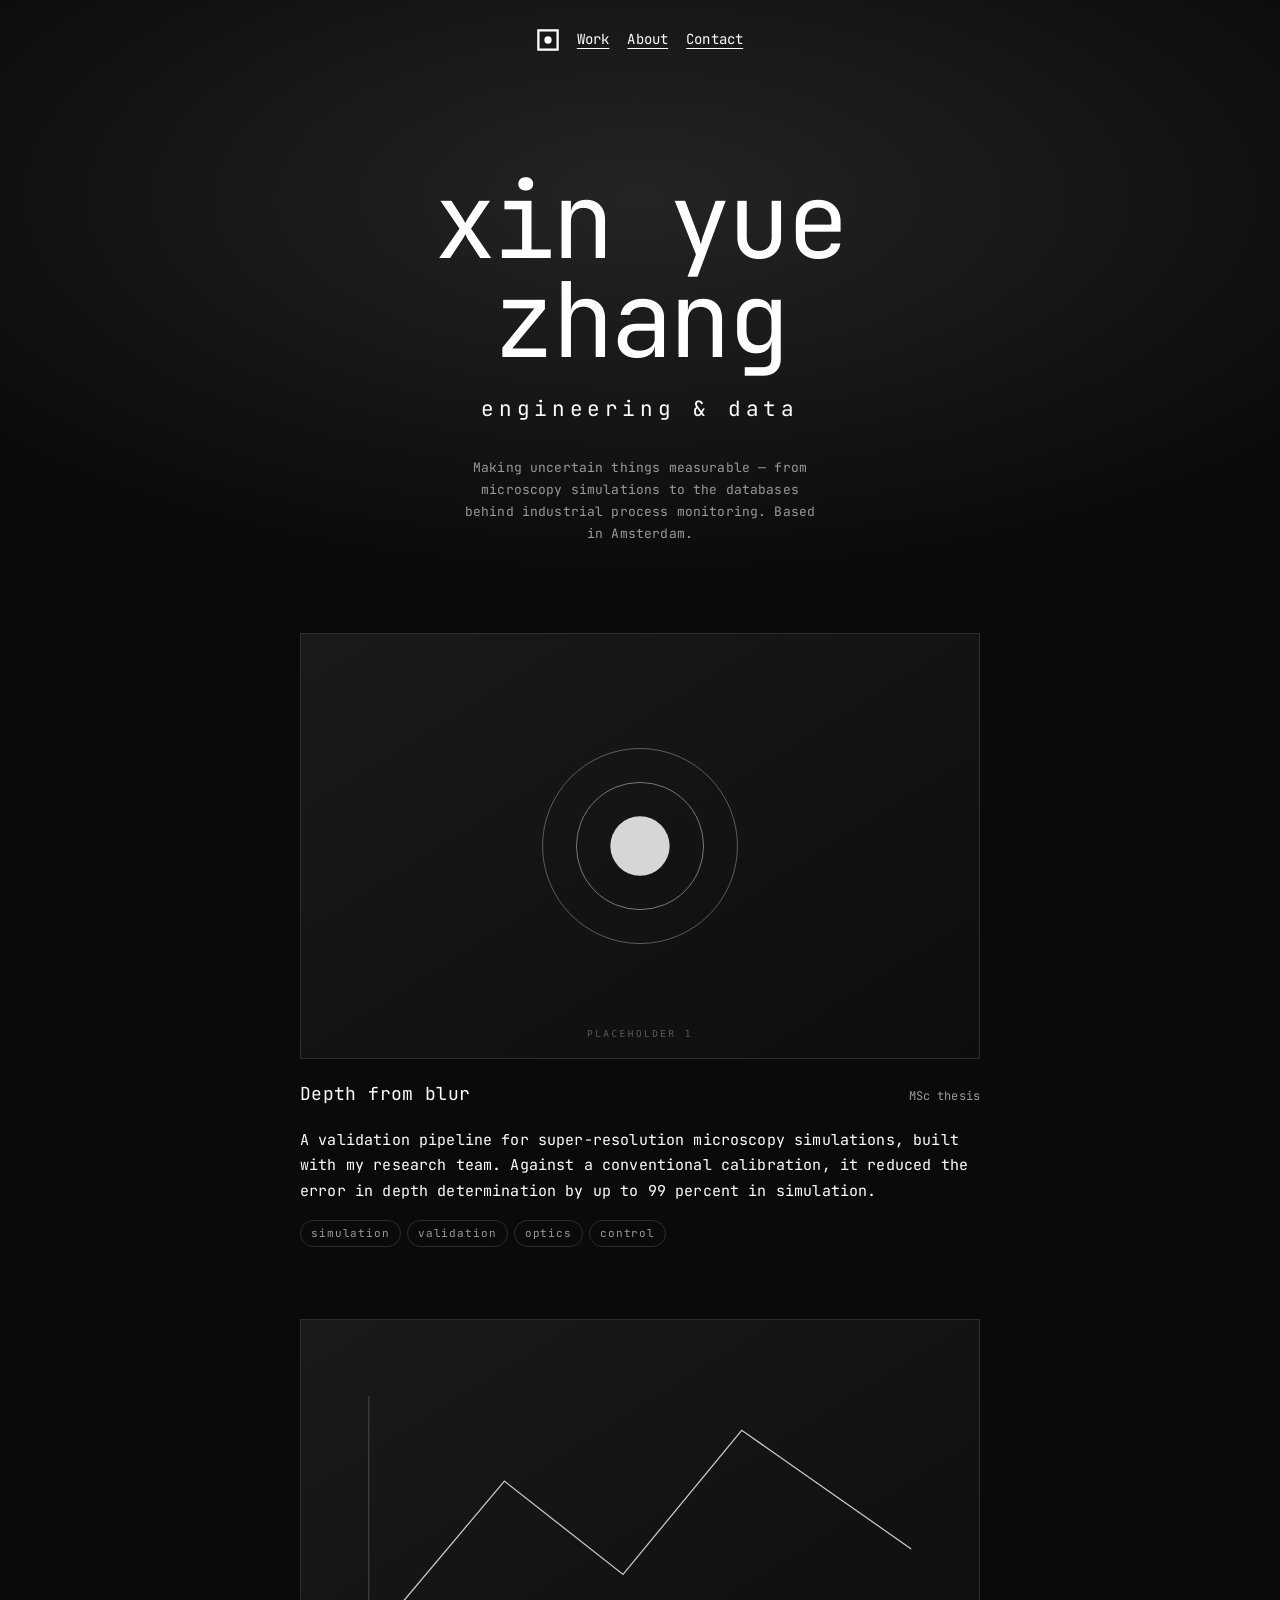
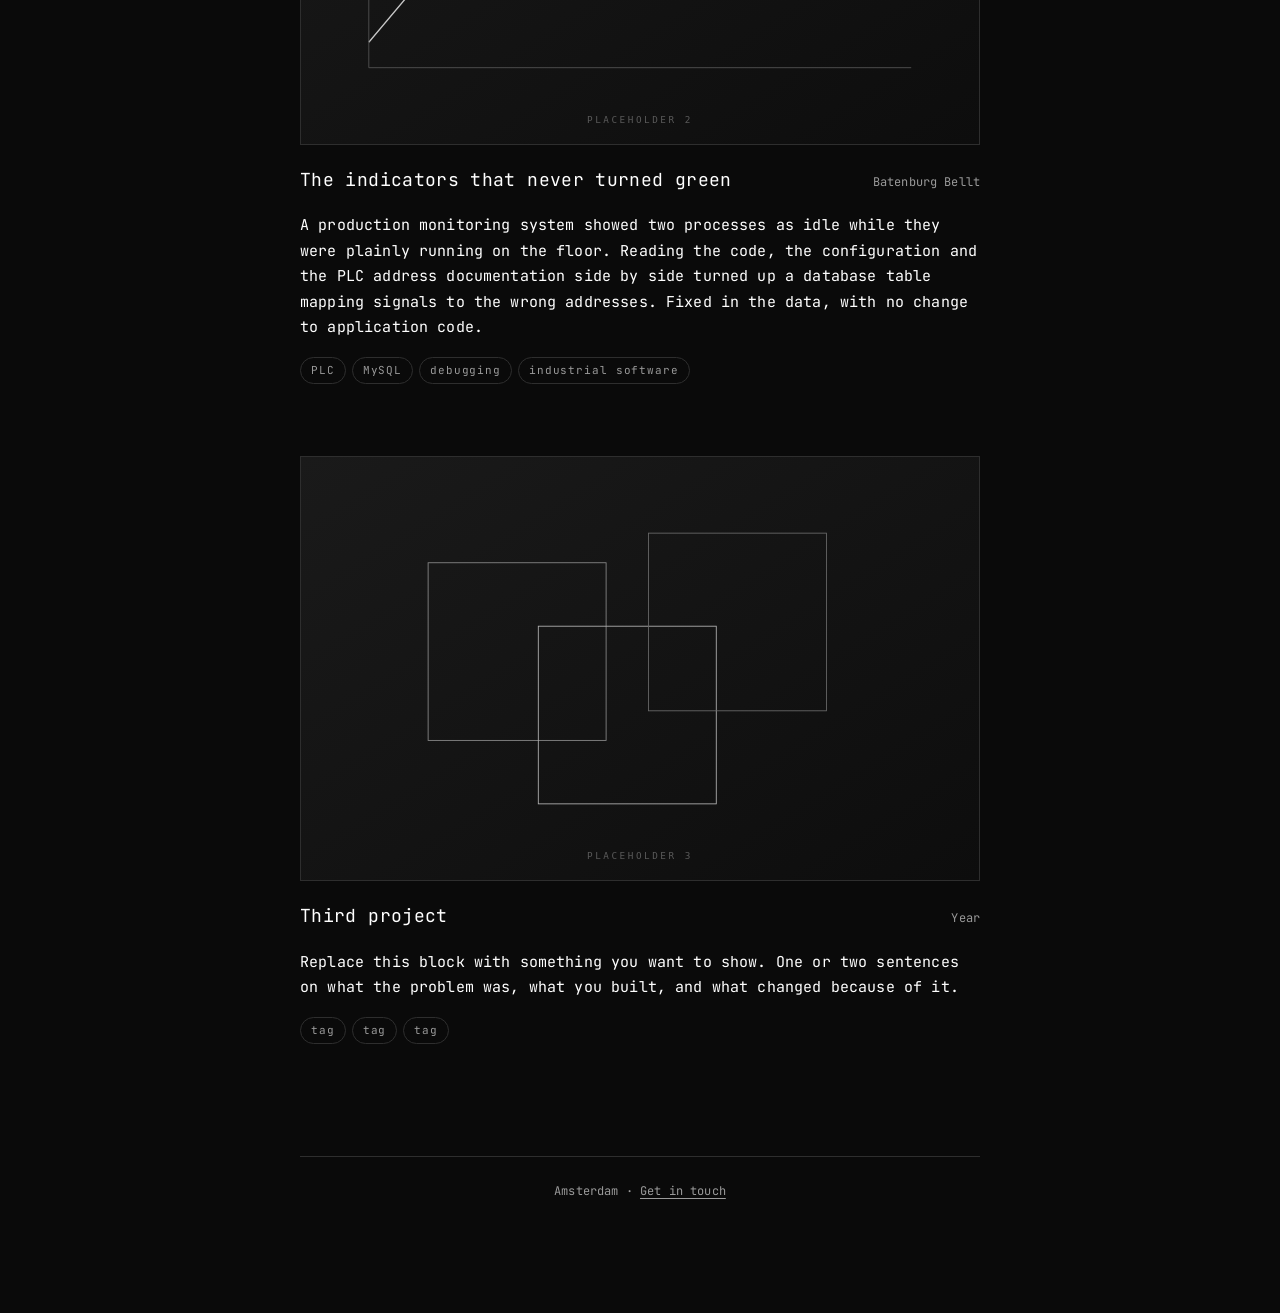
==== index.html @ 3e6d768f "Portfolio site: monochrome single-column layout Static site, no build step. Home, work, about and co" ====
<!doctype html>
<html lang="en">
<head>
<meta charset="utf-8">
<meta name="viewport" content="width=device-width, initial-scale=1">
<title>Xin Yue Zhang</title>
<meta name="description" content="Xin Yue Zhang — mechanical engineer in Amsterdam working on data, measurement and industrial systems.">
<link rel="icon" href="assets/mark.svg" type="image/svg+xml">
<link rel="preconnect" href="https://fonts.googleapis.com">
<link rel="preconnect" href="https://fonts.gstatic.com" crossorigin>
<link rel="stylesheet" href="https://fonts.googleapis.com/css2?family=JetBrains+Mono:wght@300;400&display=swap">
<link rel="stylesheet" href="styles.css">
</head>
<body>
<a class="skip" href="#main">Skip to content</a>

<header class="masthead">
  <a class="mark" href="index.html" aria-label="Home">
    <svg xmlns="http://www.w3.org/2000/svg" viewBox="0 0 24 24" aria-hidden="true">
      <rect x="1.5" y="1.5" width="21" height="21" fill="none" stroke="#fff" stroke-width="2.5"/>
      <circle cx="12" cy="12" r="4" fill="#fff"/>
    </svg>
  </a>
  <nav class="nav" aria-label="Main">
    <a href="work.html">Work</a>
    <a href="about.html">About</a>
    <a href="contact.html">Contact</a>
  </nav>
</header>

<main id="main">

  <div class="hero fade">
    <h1 class="wordmark">xin&nbsp;yue<br>zhang</h1>
    <p class="tagline">engineering&nbsp;&amp;&nbsp;data</p>
    <p class="blurb">
      Making uncertain things measurable — from microscopy simulations
      to the databases behind industrial process monitoring. Based in Amsterdam.
    </p>
  </div>

  <div class="work">

    <article class="project">
      <figure>
        <img src="assets/placeholder-1.svg" alt="Placeholder — replace with an image from the thesis project." loading="lazy" width="1600" height="1000">
      </figure>
      <div class="caption">
        <h2>Depth from blur</h2>
        <p class="meta">MSc thesis</p>
      </div>
      <p>
        A validation pipeline for super-resolution microscopy simulations, built with
        my research team. Against a conventional calibration, it reduced the error in
        depth determination by up to 99&nbsp;percent in simulation.
      </p>
      <ul class="tags">
        <li>simulation</li><li>validation</li><li>optics</li><li>control</li>
      </ul>
    </article>

    <article class="project">
      <figure>
        <img src="assets/placeholder-2.svg" alt="Placeholder — replace with a diagram of the monitoring data flow." loading="lazy" width="1600" height="1000">
      </figure>
      <div class="caption">
        <h2>The indicators that never turned green</h2>
        <p class="meta">Batenburg Bellt</p>
      </div>
      <p>
        A production monitoring system showed two processes as idle while they were
        plainly running on the floor. Reading the code, the configuration and the PLC
        address documentation side by side turned up a database table mapping signals
        to the wrong addresses. Fixed in the data, with no change to application code.
      </p>
      <ul class="tags">
        <li>PLC</li><li>MySQL</li><li>debugging</li><li>industrial software</li>
      </ul>
    </article>

    <article class="project">
      <figure>
        <img src="assets/placeholder-3.svg" alt="Placeholder — replace with an image for a third project." loading="lazy" width="1600" height="1000">
      </figure>
      <div class="caption">
        <h2>Third project</h2>
        <p class="meta">Year</p>
      </div>
      <p>
        Replace this block with something you want to show. One or two sentences on
        what the problem was, what you built, and what changed because of it.
      </p>
      <ul class="tags">
        <li>tag</li><li>tag</li><li>tag</li>
      </ul>
    </article>

  </div>

</main>

<footer>
  <p>Amsterdam · <a href="contact.html">Get in touch</a></p>
</footer>

</body>
</html>
---- styles.css ----
/* ---------------------------------------------------------------
   Xin Yue Zhang — portfolio
   Single centred column, monochrome, monospace.
   --------------------------------------------------------------- */

:root {
  --bg:        #0a0a0a;
  --glow:      #242424;
  --ink:       #ffffff;
  --ink-dim:   #9a9a9a;
  --rule:      #2e2e2e;

  --col:       680px;   /* centred column width */
  --gutter:    16px;    /* phone side gutter */

  --mono: "JetBrains Mono", ui-monospace, SFMono-Regular, "SF Mono",
          Menlo, Consolas, "Liberation Mono", monospace;
}

*, *::before, *::after { box-sizing: border-box; }

html { -webkit-text-size-adjust: 100%; }

body {
  margin: 0;
  padding: 0 var(--gutter) 96px;
  background-color: var(--bg);
  /* the glow sits behind everything and does not scroll away */
  background-image: radial-gradient(
    110% 70% at 50% 22%,
    var(--glow) 0%,
    var(--bg) 62%
  );
  background-attachment: fixed;
  background-repeat: no-repeat;
  color: var(--ink);
  font-family: var(--mono);
  font-size: 15px;
  line-height: 1.7;
  letter-spacing: 0.01em;
  overflow-x: hidden;
}

/* --- skip link ------------------------------------------------- */

.skip {
  position: absolute;
  left: -9999px;
}
.skip:focus {
  left: 50%;
  top: 8px;
  transform: translateX(-50%);
  z-index: 10;
  padding: 8px 14px;
  background: var(--ink);
  color: var(--bg);
  border-radius: 2px;
}

/* --- header / nav ---------------------------------------------- */

.masthead {
  display: flex;
  flex-wrap: wrap;
  align-items: center;
  justify-content: center;
  gap: 10px 18px;
  padding: 28px 0 0;
}

.mark {
  display: block;
  width: 22px;
  height: 22px;
  flex: none;
}
.mark svg { display: block; width: 100%; height: 100%; }

.nav {
  display: flex;
  flex-wrap: wrap;
  justify-content: center;
  gap: 8px 18px;
}

.nav a {
  color: var(--ink);
  text-decoration: underline;
  text-underline-offset: 4px;
  text-decoration-thickness: 1px;
  font-size: 14px;
}
.nav a:hover,
.nav a:focus-visible { color: var(--ink-dim); }
.nav a[aria-current="page"] {
  text-decoration-thickness: 2px;
}

/* --- hero ------------------------------------------------------ */

.hero {
  text-align: center;
  padding: 120px 0 0;
}

.wordmark {
  margin: 0;
  font-size: clamp(44px, 13vw, 104px);
  font-weight: 400;
  line-height: 0.95;
  letter-spacing: -0.03em;
}

.hero .tagline {
  margin: 22px 0 0;
  font-size: clamp(15px, 3.4vw, 21px);
  letter-spacing: 0.22em;
  text-transform: lowercase;
}

.hero .blurb {
  margin: 30px auto 0;
  max-width: 46ch;
  font-size: 13px;
  color: var(--ink-dim);
}

/* --- generic page shell ---------------------------------------- */

main {
  max-width: var(--col);
  margin: 0 auto;
}

.page-head {
  text-align: center;
  padding: 96px 0 0;
}

.page-head h1 {
  margin: 0;
  font-size: clamp(30px, 8vw, 54px);
  font-weight: 400;
  letter-spacing: -0.02em;
  line-height: 1.05;
}

.page-head p {
  margin: 20px auto 0;
  max-width: 46ch;
  font-size: 13px;
  color: var(--ink-dim);
}

section { padding-top: 88px; }

h2 {
  margin: 0 0 8px;
  font-size: 18px;
  font-weight: 400;
  letter-spacing: 0.02em;
}

h3 {
  margin: 0 0 4px;
  font-size: 15px;
  font-weight: 400;
}

p { margin: 0 0 16px; }

a { color: var(--ink); text-underline-offset: 3px; }

.eyebrow {
  margin: 0 0 28px;
  font-size: 11px;
  letter-spacing: 0.3em;
  text-transform: uppercase;
  color: var(--ink-dim);
}

.meta {
  margin: 0;
  font-size: 12px;
  color: var(--ink-dim);
}

/* --- work blocks ------------------------------------------------ */

.work {
  display: grid;
  gap: 72px;
  padding-top: 88px;
}

.project figure {
  margin: 0 0 20px;
}

.project img {
  display: block;
  width: 100%;
  height: auto;
  border: 1px solid var(--rule);
  background: #111;
}

.project .caption {
  display: flex;
  flex-wrap: wrap;
  gap: 4px 14px;
  align-items: baseline;
  margin-bottom: 10px;
}

.project .caption .meta { margin-left: auto; }

.tags {
  display: flex;
  flex-wrap: wrap;
  gap: 6px;
  padding: 0;
  margin: 14px 0 0;
  list-style: none;
}

.tags li {
  font-size: 11px;
  letter-spacing: 0.08em;
  color: var(--ink-dim);
  border: 1px solid var(--rule);
  border-radius: 999px;
  padding: 3px 10px;
}

/* --- experience list -------------------------------------------- */

.entries {
  margin: 0;
  padding: 0;
  list-style: none;
  display: grid;
  gap: 32px;
}

.entries li {
  border-top: 1px solid var(--rule);
  padding-top: 18px;
}

.entries .row {
  display: flex;
  flex-wrap: wrap;
  gap: 2px 14px;
  align-items: baseline;
}

.entries .row .meta { margin-left: auto; }

.entries p { margin: 10px 0 0; font-size: 13px; color: var(--ink-dim); }

/* --- contact ---------------------------------------------------- */

.contact-list {
  margin: 0;
  padding: 0;
  list-style: none;
  display: grid;
  gap: 14px;
  text-align: center;
}

.contact-list a { font-size: 16px; }

/* --- footer ------------------------------------------------------ */

footer {
  max-width: var(--col);
  margin: 112px auto 0;
  padding-top: 24px;
  border-top: 1px solid var(--rule);
  text-align: center;
  font-size: 12px;
  color: var(--ink-dim);
}

footer a { color: var(--ink-dim); }

/* --- motion ------------------------------------------------------ */

@media (prefers-reduced-motion: no-preference) {
  .fade {
    animation: fade-up 0.7s ease both;
  }
  @keyframes fade-up {
    from { opacity: 0; transform: translateY(10px); }
    to   { opacity: 1; transform: none; }
  }
}

/* --- phone -------------------------------------------------------- */

@media (max-width: 560px) {
  .hero { padding-top: 76px; }
  section, .work { padding-top: 64px; }
  .project .caption .meta,
  .entries .row .meta { margin-left: 0; width: 100%; }
}
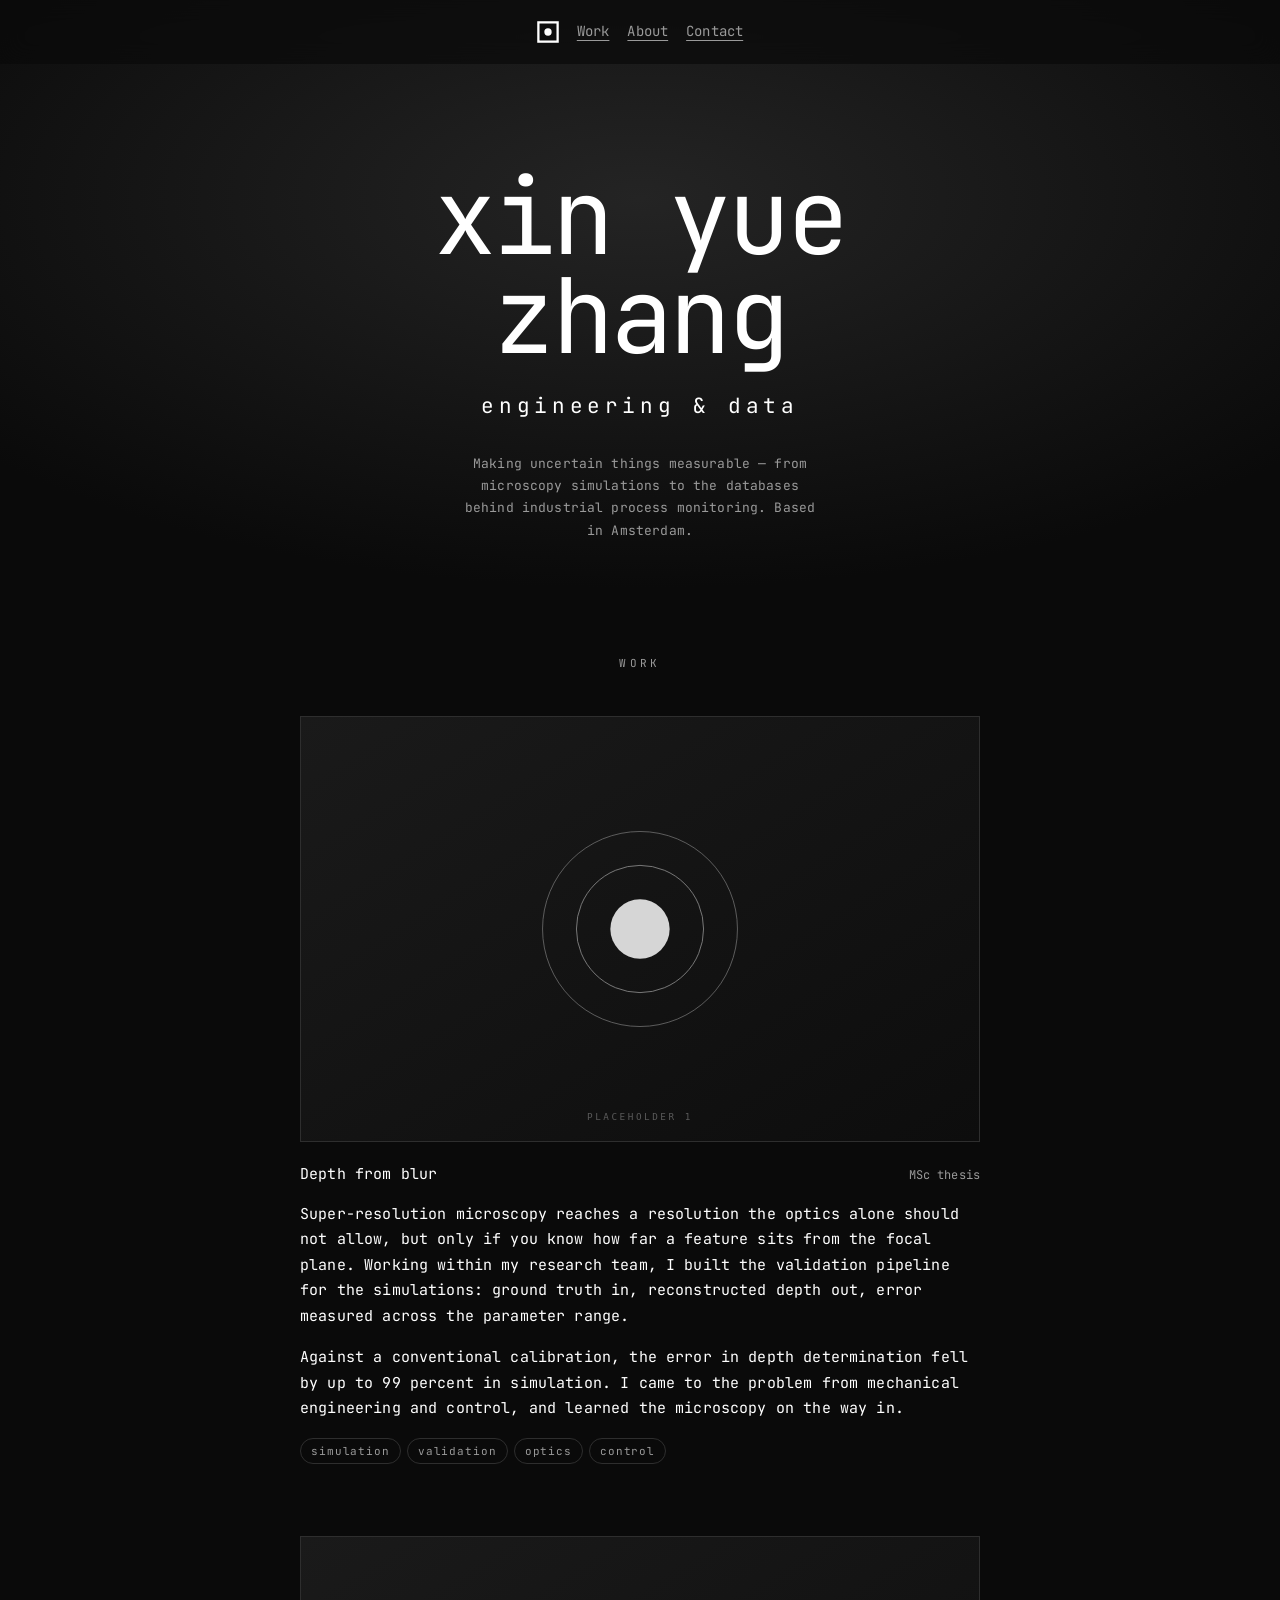
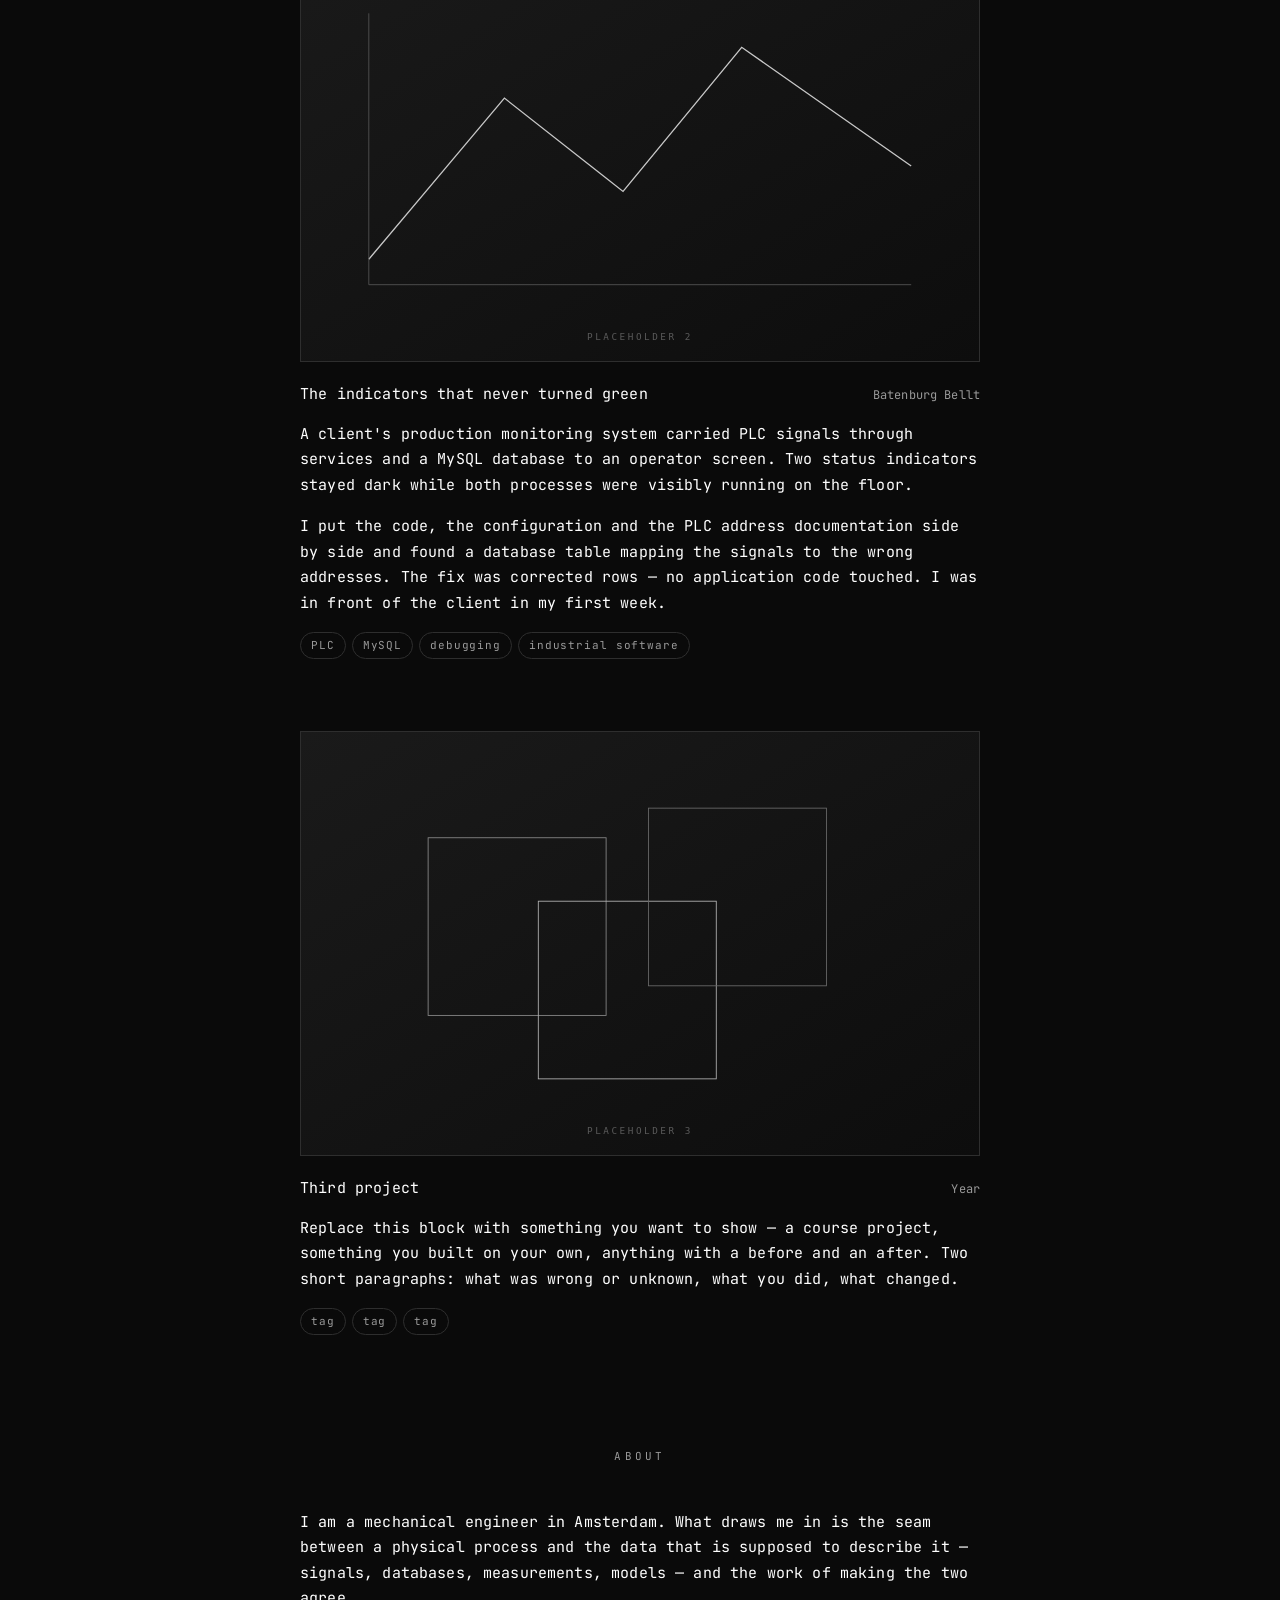
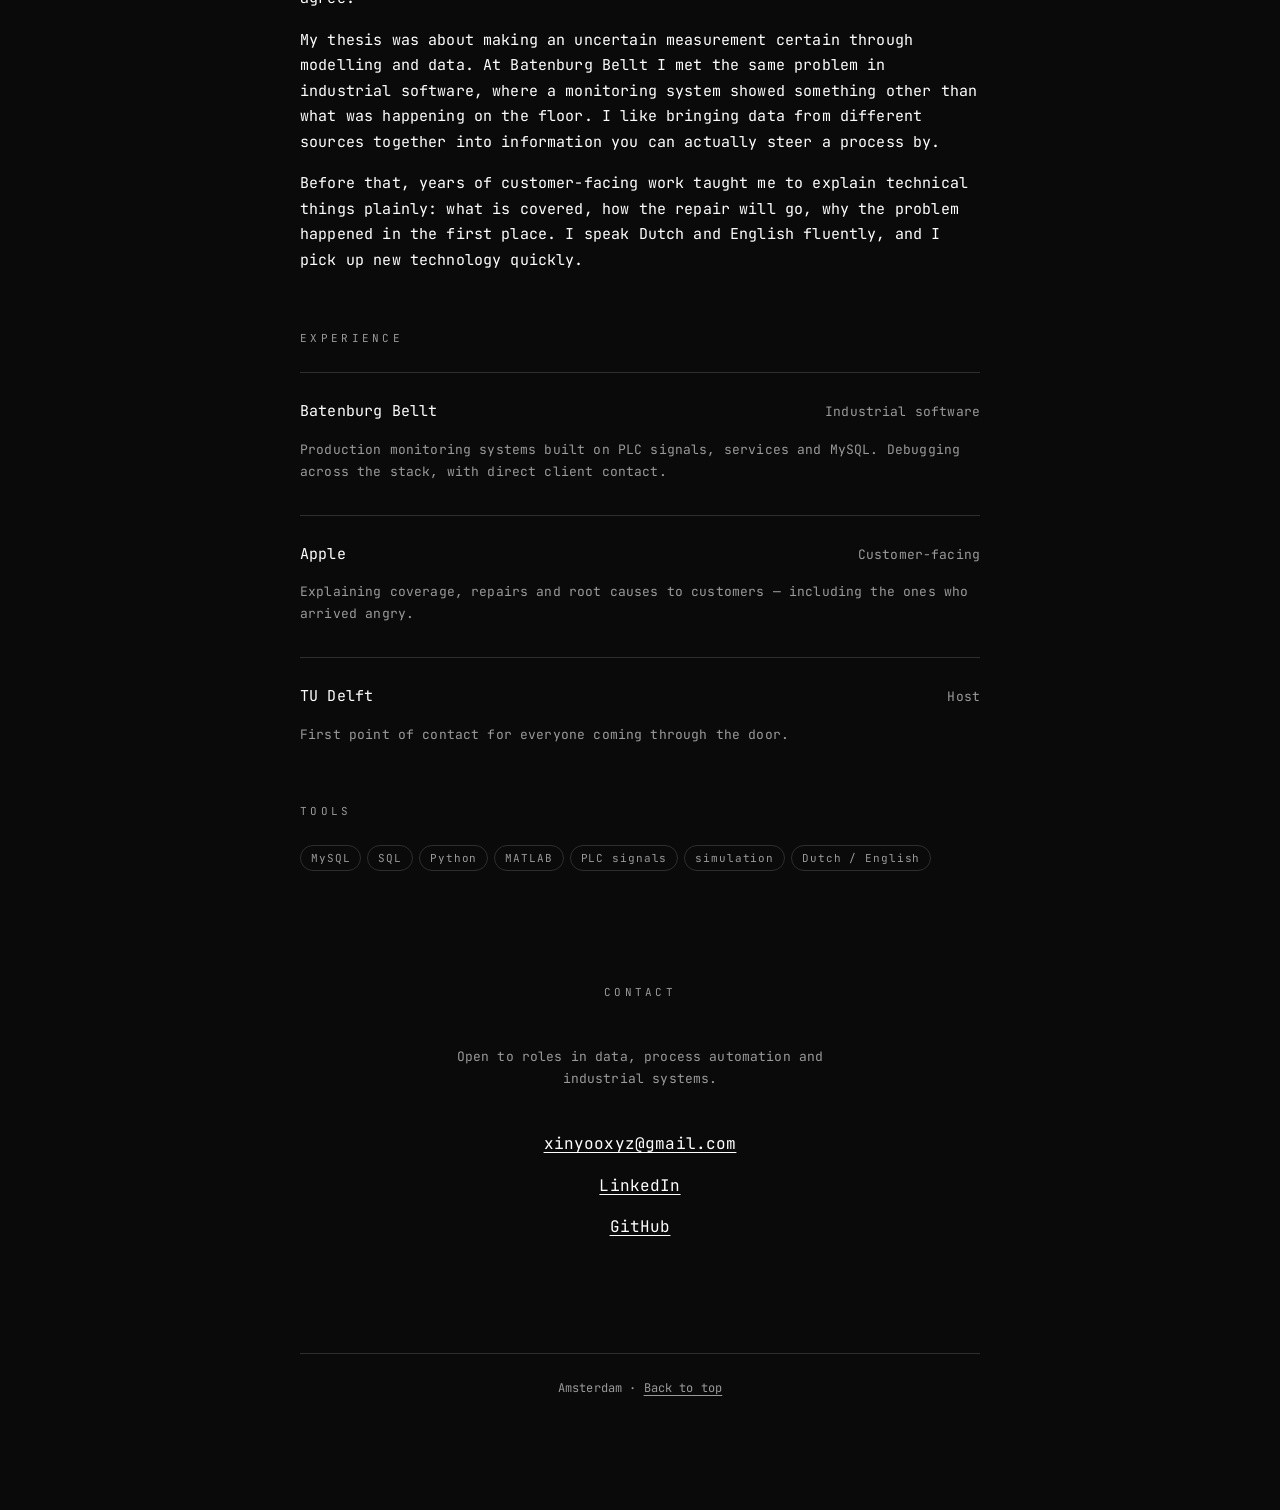
==== commit 82bffe4d: "Collapse the four pages into one scrolling page Nav links become in-page anchors to #work, #about an" ====
--- a/index.html
+++ b/index.html
@@ -12,23 +12,23 @@
 <link rel="stylesheet" href="styles.css">
 </head>
 <body>
-<a class="skip" href="#main">Skip to content</a>
+<a class="skip" href="#work">Skip to content</a>
 
 <header class="masthead">
-  <a class="mark" href="index.html" aria-label="Home">
+  <a class="mark" href="#top" aria-label="Back to top">
     <svg xmlns="http://www.w3.org/2000/svg" viewBox="0 0 24 24" aria-hidden="true">
       <rect x="1.5" y="1.5" width="21" height="21" fill="none" stroke="#fff" stroke-width="2.5"/>
       <circle cx="12" cy="12" r="4" fill="#fff"/>
     </svg>
   </a>
-  <nav class="nav" aria-label="Main">
-    <a href="work.html">Work</a>
-    <a href="about.html">About</a>
-    <a href="contact.html">Contact</a>
+  <nav class="nav" aria-label="Sections">
+    <a href="#work">Work</a>
+    <a href="#about">About</a>
+    <a href="#contact">Contact</a>
   </nav>
 </header>
 
-<main id="main">
+<main id="top">
 
   <div class="hero fade">
     <h1 class="wordmark">xin&nbsp;yue<br>zhang</h1>
@@ -39,20 +39,28 @@
     </p>
   </div>
 
-  <div class="work">
+  <!-- ============================= WORK ============================= -->
+  <section id="work" class="work" aria-labelledby="work-heading">
+    <h2 id="work-heading" class="section-title">Work</h2>
 
     <article class="project">
       <figure>
         <img src="assets/placeholder-1.svg" alt="Placeholder — replace with an image from the thesis project." loading="lazy" width="1600" height="1000">
       </figure>
       <div class="caption">
-        <h2>Depth from blur</h2>
+        <h3>Depth from blur</h3>
         <p class="meta">MSc thesis</p>
       </div>
       <p>
-        A validation pipeline for super-resolution microscopy simulations, built with
-        my research team. Against a conventional calibration, it reduced the error in
-        depth determination by up to 99&nbsp;percent in simulation.
+        Super-resolution microscopy reaches a resolution the optics alone should not allow,
+        but only if you know how far a feature sits from the focal plane. Working within my
+        research team, I built the validation pipeline for the simulations: ground truth in,
+        reconstructed depth out, error measured across the parameter range.
+      </p>
+      <p>
+        Against a conventional calibration, the error in depth determination fell by up to
+        99&nbsp;percent in simulation. I came to the problem from mechanical engineering and
+        control, and learned the microscopy on the way in.
       </p>
       <ul class="tags">
         <li>simulation</li><li>validation</li><li>optics</li><li>control</li>
@@ -64,14 +72,19 @@
         <img src="assets/placeholder-2.svg" alt="Placeholder — replace with a diagram of the monitoring data flow." loading="lazy" width="1600" height="1000">
       </figure>
       <div class="caption">
-        <h2>The indicators that never turned green</h2>
+        <h3>The indicators that never turned green</h3>
         <p class="meta">Batenburg Bellt</p>
       </div>
       <p>
-        A production monitoring system showed two processes as idle while they were
-        plainly running on the floor. Reading the code, the configuration and the PLC
-        address documentation side by side turned up a database table mapping signals
-        to the wrong addresses. Fixed in the data, with no change to application code.
+        A client's production monitoring system carried PLC signals through services and a
+        MySQL database to an operator screen. Two status indicators stayed dark while both
+        processes were visibly running on the floor.
+      </p>
+      <p>
+        I put the code, the configuration and the PLC address documentation side by side and
+        found a database table mapping the signals to the wrong addresses. The fix was
+        corrected rows — no application code touched. I was in front of the client in my
+        first week.
       </p>
       <ul class="tags">
         <li>PLC</li><li>MySQL</li><li>debugging</li><li>industrial software</li>
@@ -83,25 +96,102 @@
         <img src="assets/placeholder-3.svg" alt="Placeholder — replace with an image for a third project." loading="lazy" width="1600" height="1000">
       </figure>
       <div class="caption">
-        <h2>Third project</h2>
+        <h3>Third project</h3>
         <p class="meta">Year</p>
       </div>
       <p>
-        Replace this block with something you want to show. One or two sentences on
-        what the problem was, what you built, and what changed because of it.
+        Replace this block with something you want to show — a course project, something you
+        built on your own, anything with a before and an after. Two short paragraphs: what was
+        wrong or unknown, what you did, what changed.
       </p>
       <ul class="tags">
         <li>tag</li><li>tag</li><li>tag</li>
       </ul>
     </article>
+  </section>
 
-  </div>
+  <!-- ============================ ABOUT ============================= -->
+  <section id="about" aria-labelledby="about-heading">
+    <h2 id="about-heading" class="section-title">About</h2>
+
+    <p>
+      I am a mechanical engineer in Amsterdam. What draws me in is the seam between a physical
+      process and the data that is supposed to describe it — signals, databases, measurements,
+      models — and the work of making the two agree.
+    </p>
+    <p>
+      My thesis was about making an uncertain measurement certain through modelling and data.
+      At Batenburg Bellt I met the same problem in industrial software, where a monitoring
+      system showed something other than what was happening on the floor. I like bringing data
+      from different sources together into information you can actually steer a process by.
+    </p>
+    <p>
+      Before that, years of customer-facing work taught me to explain technical things plainly:
+      what is covered, how the repair will go, why the problem happened in the first place.
+      I speak Dutch and English fluently, and I pick up new technology quickly.
+    </p>
+
+    <div class="subsection">
+      <p class="eyebrow">Experience</p>
+      <ul class="entries">
+        <li>
+          <div class="row">
+            <h3>Batenburg Bellt</h3>
+            <p class="meta">Industrial software</p>
+          </div>
+          <p>
+            Production monitoring systems built on PLC signals, services and MySQL. Debugging
+            across the stack, with direct client contact.
+          </p>
+        </li>
+        <li>
+          <div class="row">
+            <h3>Apple</h3>
+            <p class="meta">Customer-facing</p>
+          </div>
+          <p>
+            Explaining coverage, repairs and root causes to customers — including the ones who
+            arrived angry.
+          </p>
+        </li>
+        <li>
+          <div class="row">
+            <h3>TU Delft</h3>
+            <p class="meta">Host</p>
+          </div>
+          <p>First point of contact for everyone coming through the door.</p>
+        </li>
+      </ul>
+    </div>
+
+    <div class="subsection">
+      <p class="eyebrow">Tools</p>
+      <ul class="tags">
+        <li>MySQL</li><li>SQL</li><li>Python</li><li>MATLAB</li>
+        <li>PLC signals</li><li>simulation</li><li>Dutch / English</li>
+      </ul>
+    </div>
+  </section>
+
+  <!-- =========================== CONTACT ============================ -->
+  <section id="contact" aria-labelledby="contact-heading">
+    <h2 id="contact-heading" class="section-title">Contact</h2>
+
+    <p class="centred-note">Open to roles in data, process automation and industrial systems.</p>
+
+    <ul class="contact-list">
+      <li><a href="mailto:xinyooxyz@gmail.com">xinyooxyz@gmail.com</a></li>
+      <li><a href="https://www.linkedin.com/in/" rel="me">LinkedIn</a></li>
+      <li><a href="https://github.com/" rel="me">GitHub</a></li>
+    </ul>
+  </section>
 
 </main>
 
 <footer>
-  <p>Amsterdam · <a href="contact.html">Get in touch</a></p>
+  <p>Amsterdam · <a href="#top">Back to top</a></p>
 </footer>
 
+<script src="nav.js" defer></script>
 </body>
 </html>
--- a/styles.css
+++ b/styles.css
@@ -1,6 +1,6 @@
 /* ---------------------------------------------------------------
    Xin Yue Zhang — portfolio
-   Single centred column, monochrome, monospace.
+   One scrolling page. Single centred column, monochrome, monospace.
    --------------------------------------------------------------- */
 
 :root {
@@ -12,6 +12,7 @@
 
   --col:       680px;   /* centred column width */
   --gutter:    16px;    /* phone side gutter */
+  --bar:       64px;    /* height the sticky nav occupies */
 
   --mono: "JetBrains Mono", ui-monospace, SFMono-Regular, "SF Mono",
           Menlo, Consolas, "Liberation Mono", monospace;
@@ -19,13 +20,20 @@
 
 *, *::before, *::after { box-sizing: border-box; }
 
-html { -webkit-text-size-adjust: 100%; }
+html {
+  -webkit-text-size-adjust: 100%;
+  /* stops an anchor jump from hiding the heading under the sticky bar */
+  scroll-padding-top: calc(var(--bar) + 12px);
+}
+
+@media (prefers-reduced-motion: no-preference) {
+  html { scroll-behavior: smooth; }
+}
 
 body {
   margin: 0;
   padding: 0 var(--gutter) 96px;
   background-color: var(--bg);
-  /* the glow sits behind everything and does not scroll away */
   background-image: radial-gradient(
     110% 70% at 50% 22%,
     var(--glow) 0%,
@@ -43,10 +51,7 @@
 
 /* --- skip link ------------------------------------------------- */
 
-.skip {
-  position: absolute;
-  left: -9999px;
-}
+.skip { position: absolute; left: -9999px; }
 .skip:focus {
   left: 50%;
   top: 8px;
@@ -58,23 +63,35 @@
   border-radius: 2px;
 }
 
-/* --- header / nav ---------------------------------------------- */
+/* --- sticky masthead -------------------------------------------- */
 
 .masthead {
+  position: sticky;
+  top: 0;
+  z-index: 5;
   display: flex;
   flex-wrap: wrap;
   align-items: center;
   justify-content: center;
   gap: 10px 18px;
-  padding: 28px 0 0;
-}
-
-.mark {
-  display: block;
-  width: 22px;
-  height: 22px;
-  flex: none;
-}
+  min-height: var(--bar);
+  /* bleed past the body gutter so the backdrop spans full width */
+  margin: 0 calc(var(--gutter) * -1);
+  padding: 14px var(--gutter);
+  background: rgba(10, 10, 10, 0.72);
+  border-bottom: 1px solid transparent;
+}
+
+@supports (backdrop-filter: blur(1px)) {
+  .masthead { backdrop-filter: blur(12px) saturate(140%); }
+}
+
+/* opaque fallback where blur is unavailable */
+@supports not (backdrop-filter: blur(1px)) {
+  .masthead { background: var(--bg); border-bottom-color: var(--rule); }
+}
+
+.mark { display: block; width: 22px; height: 22px; flex: none; }
 .mark svg { display: block; width: 100%; height: 100%; }
 
 .nav {
@@ -85,15 +102,19 @@
 }
 
 .nav a {
-  color: var(--ink);
+  color: var(--ink-dim);
   text-decoration: underline;
   text-underline-offset: 4px;
   text-decoration-thickness: 1px;
   font-size: 14px;
+  transition: color 0.2s ease;
 }
 .nav a:hover,
-.nav a:focus-visible { color: var(--ink-dim); }
-.nav a[aria-current="page"] {
+.nav a:focus-visible { color: var(--ink); }
+
+/* set by nav.js on the section you are looking at */
+.nav a[aria-current] {
+  color: var(--ink);
   text-decoration-thickness: 2px;
 }
 
@@ -101,7 +122,7 @@
 
 .hero {
   text-align: center;
-  padding: 120px 0 0;
+  padding: 104px 0 0;
 }
 
 .wordmark {
@@ -126,77 +147,56 @@
   color: var(--ink-dim);
 }
 
-/* --- generic page shell ---------------------------------------- */
+/* --- sections ---------------------------------------------------- */
 
 main {
   max-width: var(--col);
   margin: 0 auto;
 }
 
-.page-head {
-  text-align: center;
-  padding: 96px 0 0;
-}
-
-.page-head h1 {
-  margin: 0;
-  font-size: clamp(30px, 8vw, 54px);
+section { padding-top: 112px; }
+
+.section-title {
+  margin: 0 0 44px;
+  font-size: 11px;
   font-weight: 400;
-  letter-spacing: -0.02em;
-  line-height: 1.05;
-}
-
-.page-head p {
-  margin: 20px auto 0;
-  max-width: 46ch;
-  font-size: 13px;
-  color: var(--ink-dim);
-}
-
-section { padding-top: 88px; }
-
-h2 {
-  margin: 0 0 8px;
-  font-size: 18px;
-  font-weight: 400;
-  letter-spacing: 0.02em;
-}
-
-h3 {
-  margin: 0 0 4px;
-  font-size: 15px;
-  font-weight: 400;
-}
+  letter-spacing: 0.3em;
+  text-transform: uppercase;
+  color: var(--ink-dim);
+  text-align: center;
+}
+
+.subsection { margin-top: 56px; }
+
+h3 { margin: 0 0 4px; font-size: 15px; font-weight: 400; }
 
 p { margin: 0 0 16px; }
 
 a { color: var(--ink); text-underline-offset: 3px; }
 
 .eyebrow {
-  margin: 0 0 28px;
+  margin: 0 0 24px;
   font-size: 11px;
   letter-spacing: 0.3em;
   text-transform: uppercase;
   color: var(--ink-dim);
 }
 
-.meta {
-  margin: 0;
-  font-size: 12px;
-  color: var(--ink-dim);
+.meta { margin: 0; font-size: 12px; color: var(--ink-dim); }
+
+.centred-note {
+  text-align: center;
+  color: var(--ink-dim);
+  font-size: 13px;
+  max-width: 46ch;
+  margin: 0 auto 40px;
 }
 
 /* --- work blocks ------------------------------------------------ */
 
-.work {
-  display: grid;
-  gap: 72px;
-  padding-top: 88px;
-}
-
-.project figure {
-  margin: 0 0 20px;
-}
+.work .project + .project { margin-top: 72px; }
+
+.project figure { margin: 0 0 20px; }
 
 .project img {
   display: block;
@@ -244,10 +244,7 @@
   gap: 32px;
 }
 
-.entries li {
-  border-top: 1px solid var(--rule);
-  padding-top: 18px;
-}
+.entries li { border-top: 1px solid var(--rule); padding-top: 18px; }
 
 .entries .row {
   display: flex;
@@ -290,9 +287,7 @@
 /* --- motion ------------------------------------------------------ */
 
 @media (prefers-reduced-motion: no-preference) {
-  .fade {
-    animation: fade-up 0.7s ease both;
-  }
+  .fade { animation: fade-up 0.7s ease both; }
   @keyframes fade-up {
     from { opacity: 0; transform: translateY(10px); }
     to   { opacity: 1; transform: none; }
@@ -302,8 +297,8 @@
 /* --- phone -------------------------------------------------------- */
 
 @media (max-width: 560px) {
-  .hero { padding-top: 76px; }
-  section, .work { padding-top: 64px; }
+  .hero { padding-top: 64px; }
+  section { padding-top: 84px; }
   .project .caption .meta,
   .entries .row .meta { margin-left: 0; width: 100%; }
 }
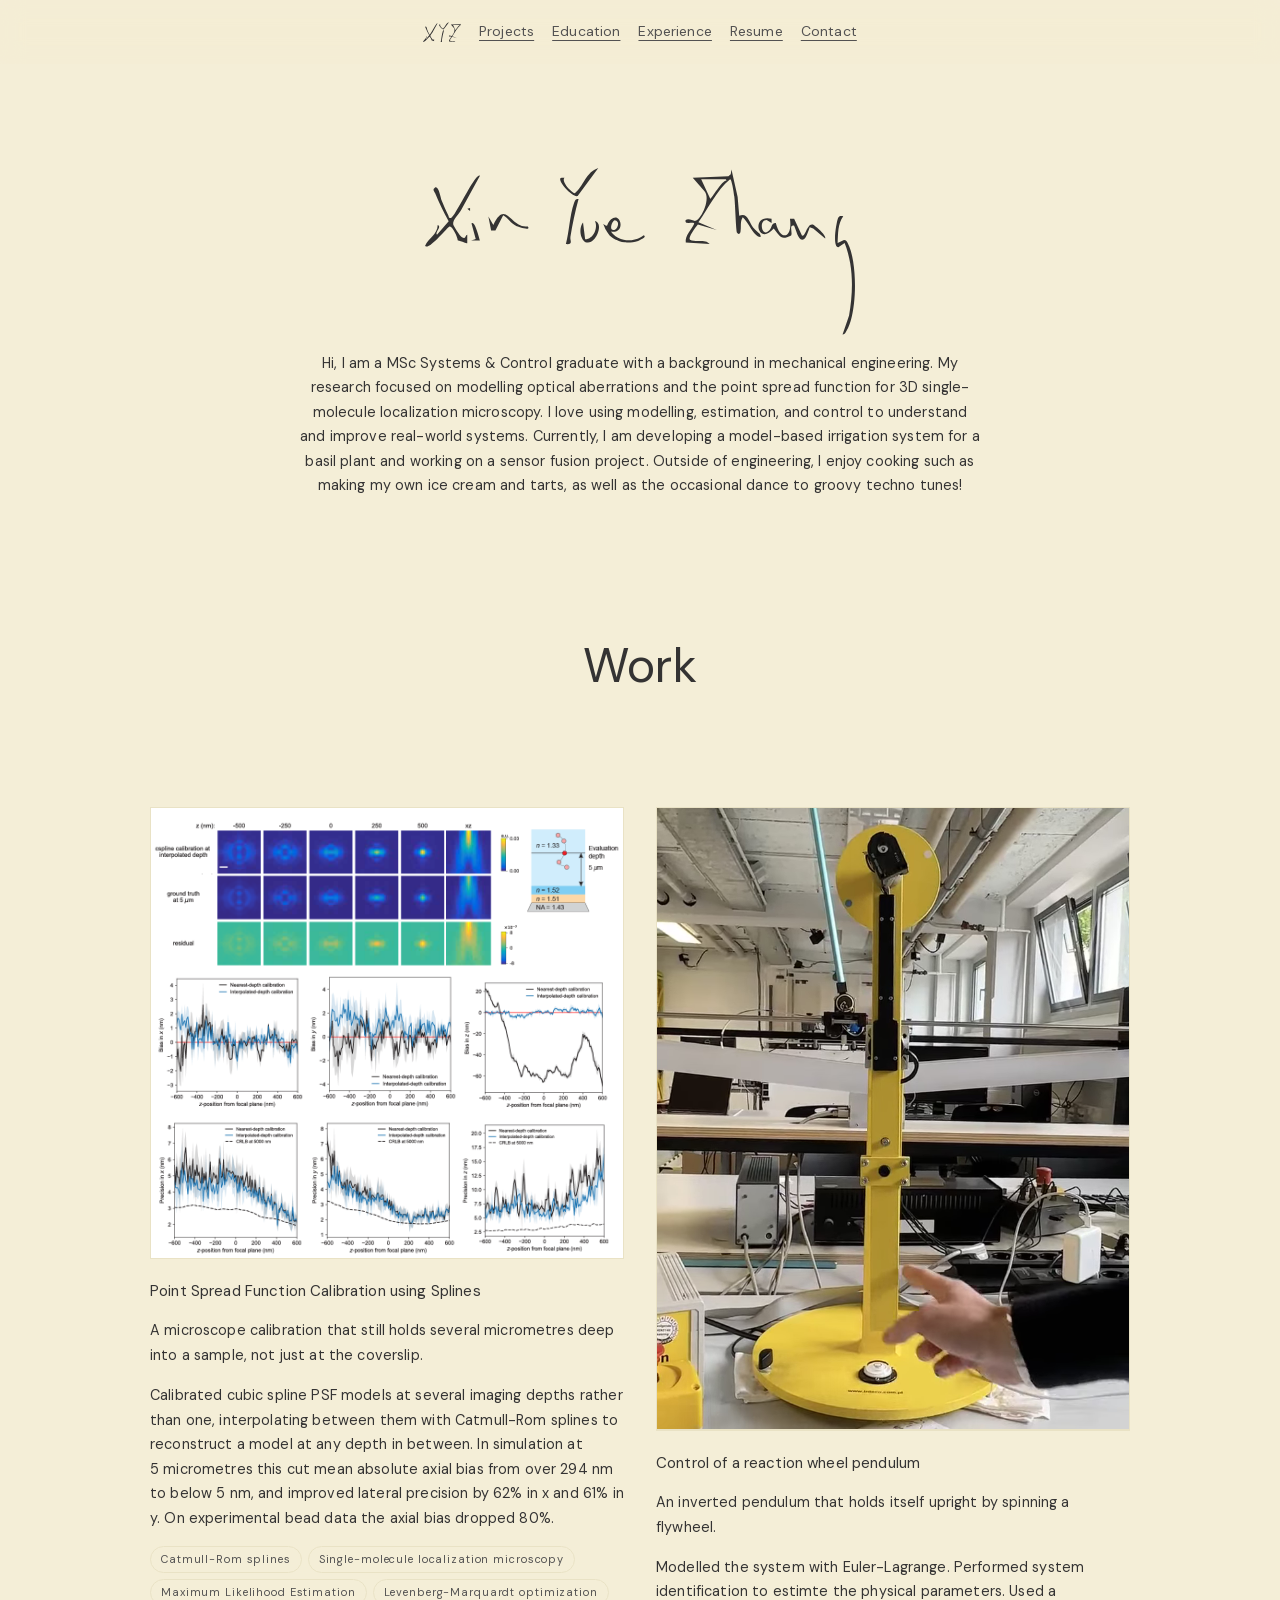
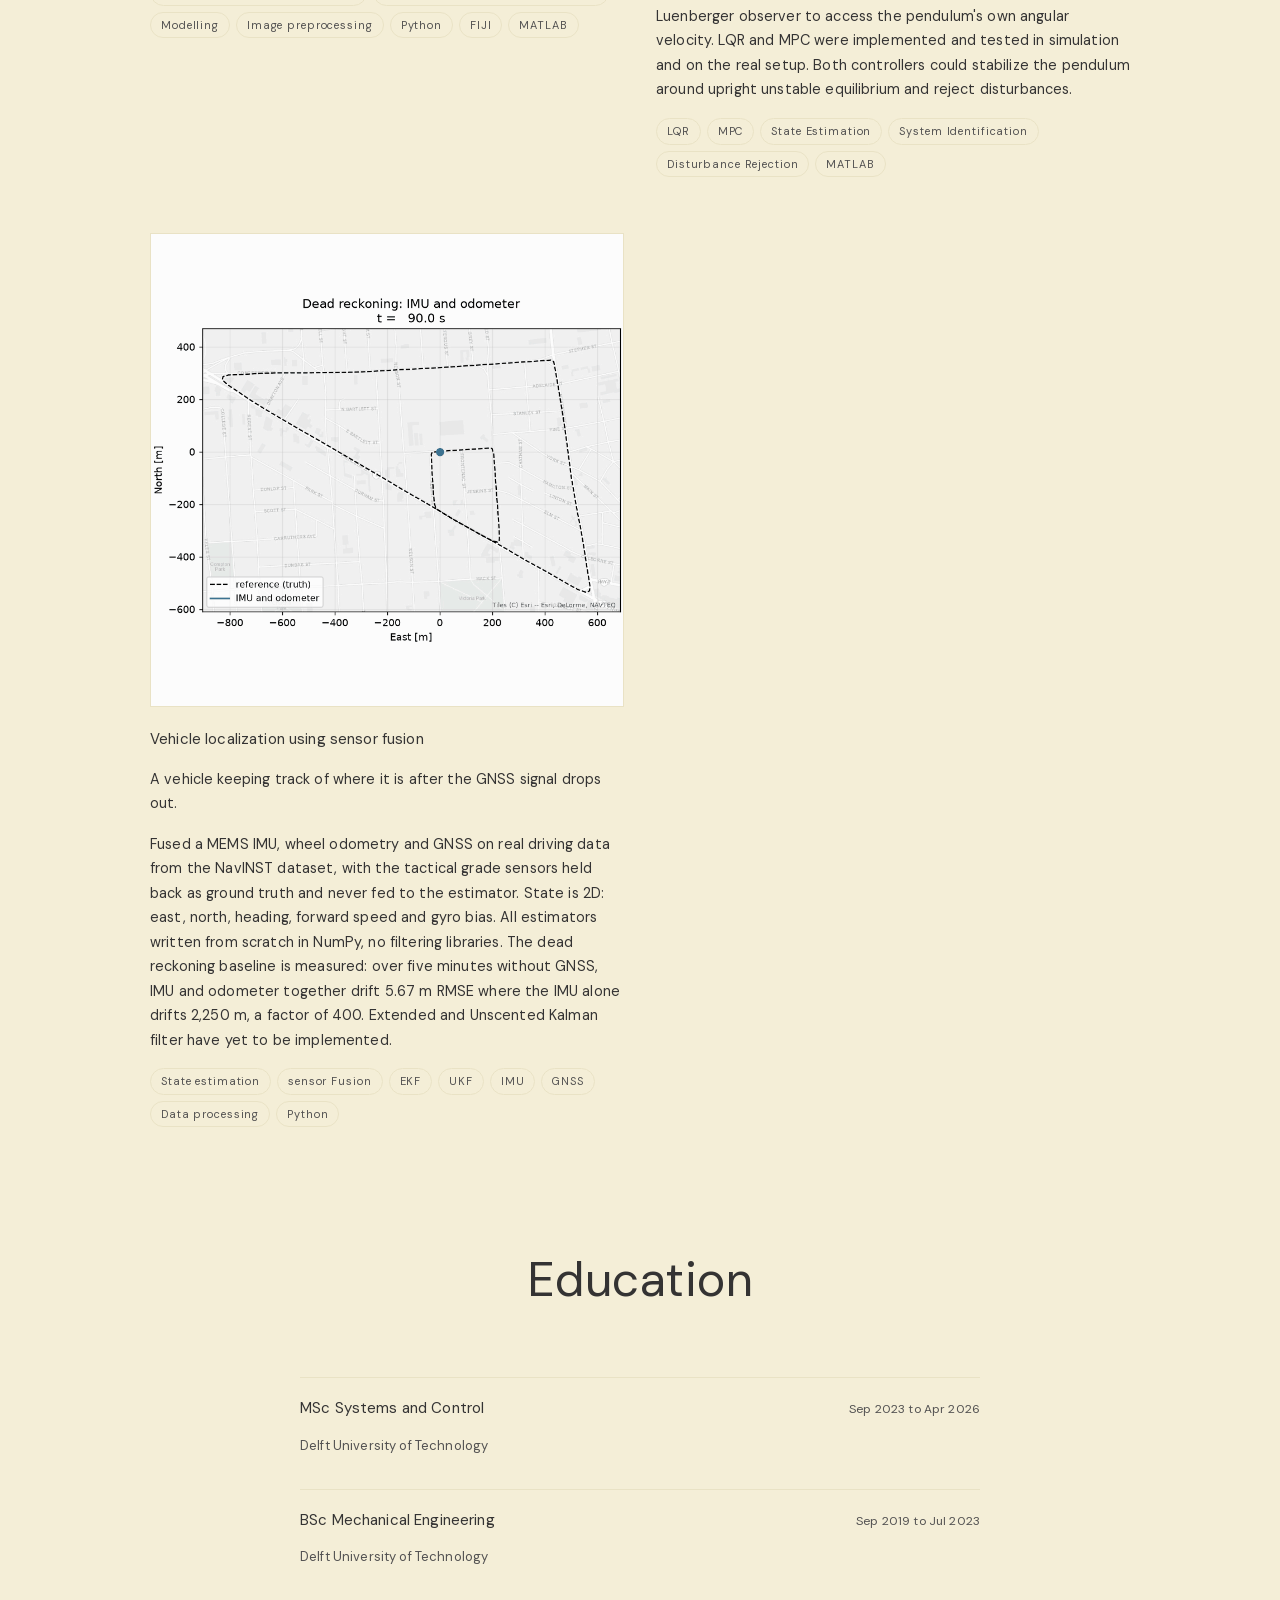
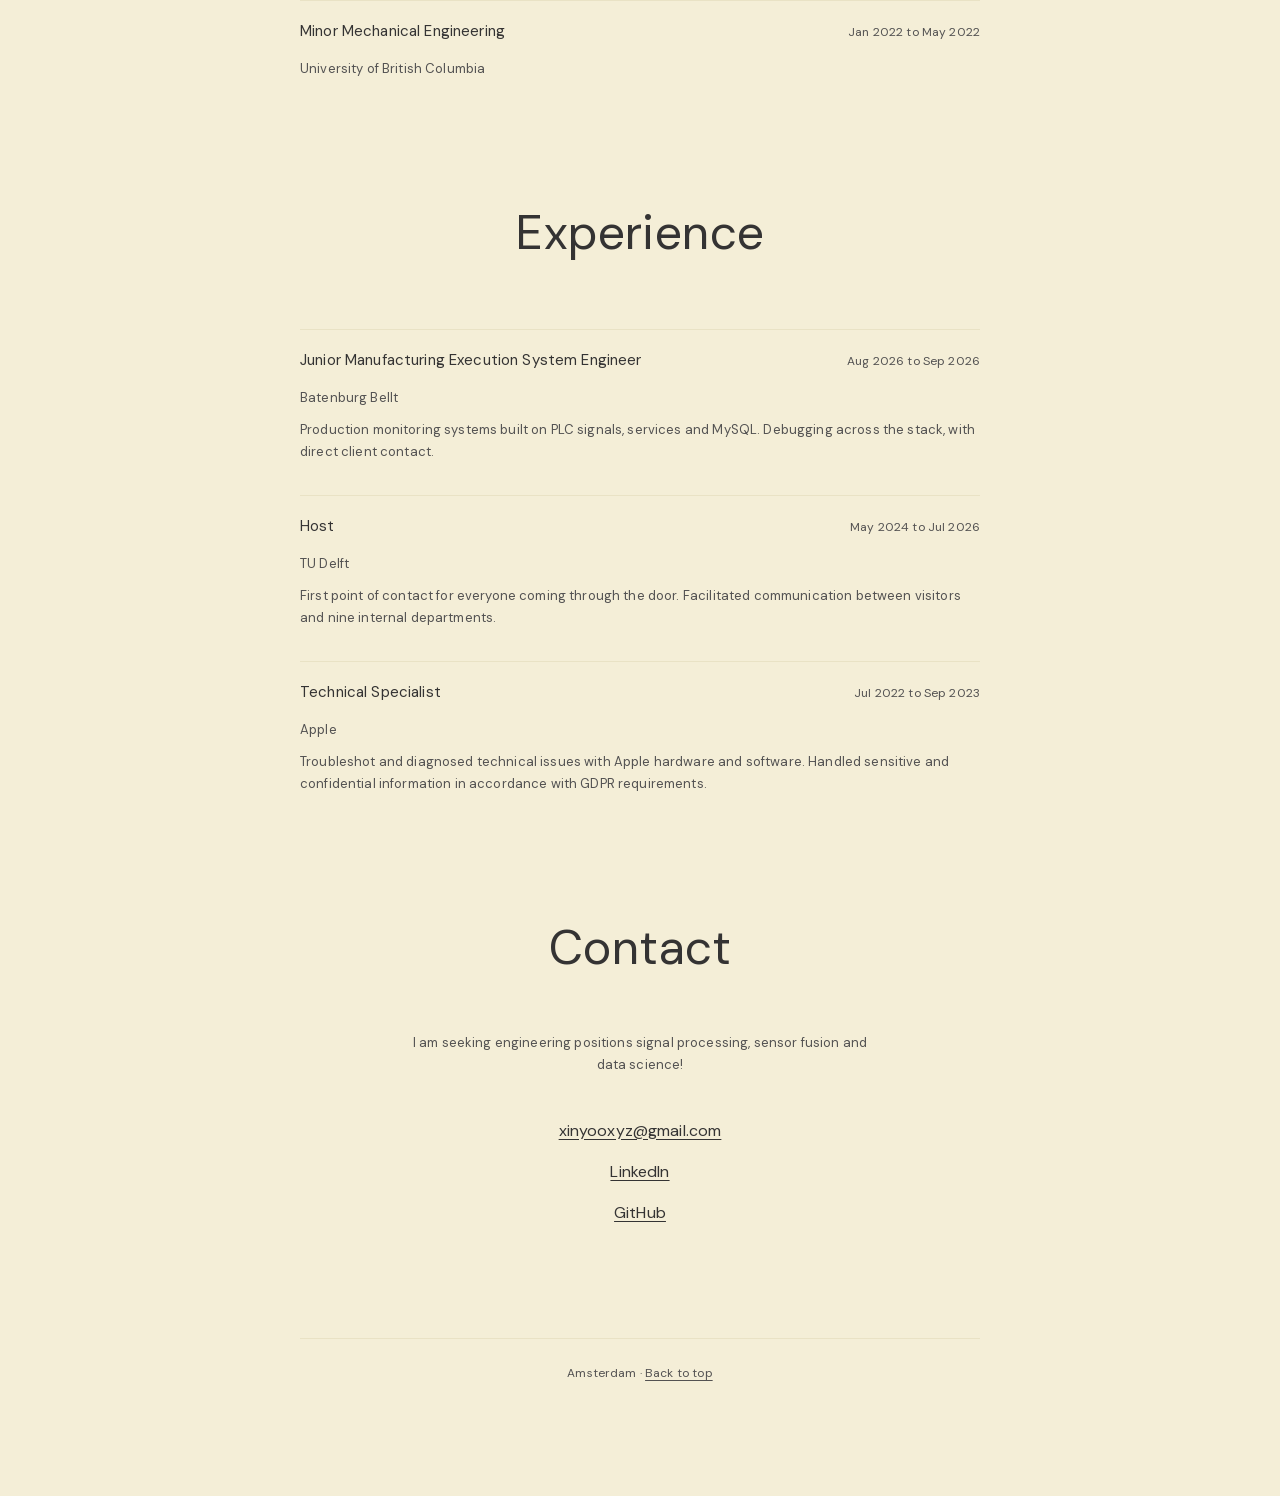
==== commit ca802006: "Fill out the portfolio: resume page, real copy, self-hosted fonts Content: - Replace the placeholder" ====
--- a/index.html
+++ b/index.html
@@ -5,10 +5,10 @@
 <meta name="viewport" content="width=device-width, initial-scale=1">
 <title>Xin Yue Zhang</title>
 <meta name="description" content="Xin Yue Zhang — mechanical engineer in Amsterdam working on data, measurement and industrial systems.">
-<link rel="icon" href="assets/mark.svg" type="image/svg+xml">
-<link rel="preconnect" href="https://fonts.googleapis.com">
-<link rel="preconnect" href="https://fonts.gstatic.com" crossorigin>
-<link rel="stylesheet" href="https://fonts.googleapis.com/css2?family=JetBrains+Mono:wght@300;400&display=swap">
+<link rel="icon" href="media/initials.svg" type="image/svg+xml">
+<link rel="icon" href="media/favicon-32.png" sizes="32x32" type="image/png">
+<link rel="apple-touch-icon" href="media/apple-touch-icon.png">
+<link rel="preload" href="media/fonts/dmsans-latin.woff2" as="font" type="font/woff2" crossorigin>
 <link rel="stylesheet" href="styles.css">
 </head>
 <body>
@@ -16,14 +16,26 @@
 
 <header class="masthead">
   <a class="mark" href="#top" aria-label="Back to top">
-    <svg xmlns="http://www.w3.org/2000/svg" viewBox="0 0 24 24" aria-hidden="true">
-      <rect x="1.5" y="1.5" width="21" height="21" fill="none" stroke="#fff" stroke-width="2.5"/>
-      <circle cx="12" cy="12" r="4" fill="#fff"/>
+    <svg xmlns="http://www.w3.org/2000/svg" viewBox="0 0 227.21 120.1"
+         fill="currentColor" aria-hidden="true">
+      <g>
+      <g>
+      <path d="M56.79,62.84c-3.38,6.07-13.1,14.64-12.37,21.95.27,2.66,11.06,18.91,13.29,20.19,7.74,4.45,4.81-1.69,8.92-3.38v13.33s-15.08-4.92-15.08-4.92c.52-3.94-8.52-22.72-12.63-21.75S7.04,125.71,0,119.36c5.08-12.74,19.5-17.62,20.02-33.31,7.3,2.35-5.01,11.92-1.15,15.53l18.46-21.43c-8.32-14.28-15.1-29.19-21.48-44.44-1.33-3.17-4.45-5.65-.31-8.59,6.17-3.78,8.92,16.04,10.72,20.43,2.87,7.01,6.98,16.38,10.4,23.04,1.34,2.6.02,5.34,4.42,4.32,6.61-2.21,39.32-73.58,45.57-66.66l-29.85,54.61Z"/>
+      <g>
+      <path d="M157.29,0l-32.57,44.22c-7.51,2.52-25.03-17.16-26.96-23.58s.31-5.4,6.22-5.08c-5.96,6.28,12.75,24.89,16.35,24.27,14.22-11.92,17.37-33.34,36.97-39.84Z"/>
+      <path d="M126.18,48.9c-5.3,19.55-9.65,39.6-12.82,59.64-1,6.33,5.06,12.4-7.15,11.47,5.12-18.98,6.16-46.29,12.61-64.05,1.36-3.74,2.2-7.89,7.37-7.05Z"/>
+      </g>
+      <path d="M226.16,17.92c-21.99,18.39-33.63,44.83-49.99,67.77l28.86,12.19-29.65-8.71c-3.27,4.06-15.93,19.99-12.47,24.18,9.5,4.49,24.81-1.79,31.02,6.75l-37.68-2.3c-1.51-12.03,9.09-19.83,13.26-29.88.1-3.64-16.15,3.1-13.35-5.55,5.03-3.66,12.56,2.38,15.64,1.1,10.25-4.27,24.15-36.03,13.72-47.16l-18.24-20.64,56.25-2.57,3.67-3.22M215.05,17.88c-11.43.56-23.02-.41-34.45,0l14.45,31.07c1.96-.07,18.25-29.35,25.53-28.9l-1.14-2.24c-2.05.22-3.73.03-4.4.06Z"/>
+      </g>
+      </g>
     </svg>
   </a>
   <nav class="nav" aria-label="Sections">
-    <a href="#work">Work</a>
-    <a href="#about">About</a>
+    <!-- <a href="#about">About</a> -->
+    <a href="#projects">Projects</a>
+    <a href="#education">Education</a>
+    <a href="#experience">Experience</a>
+    <a href="resume.html" target="_blank" rel="noopener">Resume</a>
     <a href="#contact">Contact</a>
   </nav>
 </header>
@@ -31,113 +43,155 @@
 <main id="top">
 
   <div class="hero fade">
-    <h1 class="wordmark">xin&nbsp;yue<br>zhang</h1>
-    <p class="tagline">engineering&nbsp;&amp;&nbsp;data</p>
-    <p class="blurb">
-      Making uncertain things measurable — from microscopy simulations
-      to the databases behind industrial process monitoring. Based in Amsterdam.
-    </p>
+    <h1 class="wordmark">
+      <svg xmlns="http://www.w3.org/2000/svg" viewBox="0 0 585.59 226.87"
+           fill="currentColor" role="img" aria-labelledby="wordmark-title">
+        <title id="wordmark-title">Xin Yue Zhang</title>
+      <g>
+      <path d="M230.88,96.51c-14.77,16.31-24.85-10.55-15.68-22.42l2.87,23.01c11.48-.39,17.78-15.26,13.43-24.95,10.07,3.27,4.3,18.92-.62,24.36Z"/>
+      <path d="M49.03,57.6c-2.92,5.25-11.31,12.64-10.68,18.95.23,2.3,9.55,16.33,11.47,17.43,6.69,3.84,4.15-1.46,7.71-2.92v11.51s-13.02-4.25-13.02-4.25c.45-3.4-7.36-19.62-10.91-18.78S6.08,111.88,0,106.4c4.39-11,16.83-15.21,17.28-28.76,6.31,2.03-4.32,10.29-.99,13.41l15.94-18.5c-7.18-12.33-13.04-25.2-18.55-38.37-1.14-2.74-3.84-4.88-.27-7.42,5.32-3.26,7.71,13.85,9.26,17.64,2.48,6.05,6.03,14.15,8.98,19.89,1.16,2.25.02,4.61,3.81,3.73,5.71-1.91,33.95-63.53,39.34-57.56l-25.77,47.15Z"/>
+      <path d="M140.05,79.54c4.99,7.04-13.88.39-15.79-.51-7.71-3.65-10.67-10.42-17.79-14.6l-10.57,20.86h-5.7s-3.86-19.18-3.86-19.18l6.72,11.5c17.4-36.07,23.63,5.64,46.98,1.93Z"/>
+      <path d="M74.82,98.72h-11.49s5.73-1.95,5.73-1.95l-5.73-21.06c4.57-5.03,10.53,21.02,11.49,23.01Z"/>
+      <polyline points="61.38 54.6 61.37 58.43 57.57 55.54"/>
+      <g>
+      <path d="M427.96,65.19c10.8-5.43,13.79,8.94,19.18,16.32,2.16,2.96,8.56,7.24,9.58,9.62,2.09,4.88-3.18,2.44-5.8.03-7.37-6.79-10.81-17.23-18.18-24.04-4.07,5.75-1.61,13.85-3.12,19.89-.57,2.27-2.95,4.16-4.58,1.24s-2.59-41.36-3.85-49.94c-.49-3.35-3.27-23.09-5.71-22.98-18.98,15.88-29.04,38.7-43.16,58.51l24.92,10.52-25.6-7.52c-2.83,3.51-13.76,17.26-10.77,20.88,8.2,3.87,21.42-1.55,26.78,5.83l-32.53-1.99c-1.31-10.39,7.85-17.12,11.45-25.8.08-3.14-13.94,2.67-11.53-4.79,4.34-3.16,10.84,2.06,13.5.95,8.85-3.68,20.85-31.11,11.84-40.72l-15.75-17.82,48.57-2.22,3.17-2.78.99-6.5,8.43,37.64,2.16,25.67ZM405.88,15.3c-9.87.48-19.88-.35-29.74,0l12.47,26.83c1.69-.06,15.76-25.34,22.05-24.95l-.98-1.93c-1.77.19-3.22.03-3.8.05Z"/>
+      <path d="M471.98,69.16l.07,5.63-6.7-3.9c-11.73-.17-6.41,25.89,3.95,13.6,3.06-3.63,2.88-10.35,8.51-9.69,6.37,25.58,23.07,21,19.21-5.77l5.69.03,10.64,23c5.41,1.3,6.33-16.84,15.03-14.99,1.25.27,18.85,14.69,16.59,18.82l-16.27-13.46-4.8-1.88c-1.11,3.67-4.38,13.12-6.75,15.34-8.04,7.54-11.35-11.05-14.42-17.26-7.6-1.73-1.83,9.68-4.07,13.16-14.41,7.74-15.14.82-23.72-9.3-21.6,25-32.12-20.33-2.97-13.34Z"/>
+      <path d="M569.61,65.65c-7.74,10.37-6.8,24.17-7.67,36.42l8.66-3.92c3.11-.03,4.02,2.19,5.2,4.46,13.35,25.59,13.19,93.56-1.35,118.51-1.38,2.38-2.27,6.01-5.79,5.73l8.87-25.83c5.67-33.39,6.36-66.91-6.03-98.93l-8.63,5.7c-8.52-.56-2.54-33.23-.54-38.88,1.41-3.97,3.74-3.55,7.27-3.27Z"/>
+      </g>
+      <path d="M299.27,92.87c.19,1.25-1.85,2.53-4.13,3.92-1.56.95-2.97,1.82-4.91,2.55-8.81,3.28-18.42,1.94-18.42,1.94-10.05-1.41-16.99-6.45-20.07-9.03-1.02-1.31-2.4-3.17-3.92-5.51-1-1.54-1.64-2.64-1.79-2.89-.39-.68-3.38-8.01-3.38-8.01,0,0,2.76,2.9,5.24,2.83.33,0,1.77-5.36,5.59-8.71,1.89-1.66,5.11-3.14,7.7-2.23,4.52,1.58,7.3,10.48,3.24,15.53-2.39,2.97-6.78,4.14-11.17,3.12,1.56,2.18,4.6,5.83,9.61,8.6,7.89,4.37,15.47,3.63,18.42,3.31,8.34-.92,14.14-4.78,16.72-6.74.56.29,1.16.72,1.25,1.33ZM258.09,71c-3.57,1.9-7.32,12.32-1.91,13.42,5.6,1.14,10.98-12.6,1.91-13.42Z"/>
+      <path d="M235.99,0l-28.12,38.18c-6.48,2.18-21.61-14.81-23.28-20.36s.27-4.67,5.37-4.38c-5.15,5.42,11.01,21.49,14.11,20.96,12.28-10.29,15-28.78,31.92-34.39Z"/>
+      <path d="M209.12,42.22c-4.57,16.88-8.33,34.19-11.07,51.49-.87,5.46,4.37,10.71-6.18,9.9,4.42-16.39,5.32-39.96,10.88-55.3,1.17-3.23,1.9-6.81,6.37-6.09Z"/>
+      </g>
+      </svg>
+    </h1>
+    <!-- <p class="tagline">Systems and Control Engineer</p> -->
+    <p>
+    <p>
+Hi, I am a MSc Systems & Control graduate with a background in mechanical engineering. My research focused on modelling optical aberrations and the point spread function for 3D single-molecule localization microscopy. I love using modelling, estimation, and control to
+understand and improve real-world systems. Currently, I am developing a model-based
+irrigation system for a basil plant and working on a sensor fusion project. Outside of engineering, I enjoy cooking such as making my own ice cream and tarts,
+as well as the occasional dance to groovy techno tunes!
+
   </div>
-
-  <!-- ============================= WORK ============================= -->
-  <section id="work" class="work" aria-labelledby="work-heading">
+  <!-- ============================= Projects ============================= -->
+   
+  <section id="projects" class="work" aria-labelledby="work-heading">
     <h2 id="work-heading" class="section-title">Work</h2>
 
     <article class="project">
+
       <figure>
-        <img src="assets/placeholder-1.svg" alt="Placeholder — replace with an image from the thesis project." loading="lazy" width="1600" height="1000">
+        <img src="media/summary_Figure.png" alt="Spline PSF calibration compared against ground truth at 5 micrometres, with residuals, plus bias and precision in x, y and z against the Cramer-Rao lower bound." loading="lazy" width="1520" height="1446">
       </figure>
       <div class="caption">
-        <h3>Depth from blur</h3>
-        <p class="meta">MSc thesis</p>
+        <h3>Point Spread Function Calibration using Splines</h3>
       </div>
       <p>
-        Super-resolution microscopy reaches a resolution the optics alone should not allow,
-        but only if you know how far a feature sits from the focal plane. Working within my
-        research team, I built the validation pipeline for the simulations: ground truth in,
-        reconstructed depth out, error measured across the parameter range.
+        A microscope calibration that still holds several micrometres deep into a sample,
+        not just at the coverslip.
       </p>
       <p>
-        Against a conventional calibration, the error in depth determination fell by up to
-        99&nbsp;percent in simulation. I came to the problem from mechanical engineering and
-        control, and learned the microscopy on the way in.
+        Calibrated cubic spline PSF models at several imaging depths rather than one,
+        interpolating between them with Catmull-Rom splines to reconstruct a model at any
+        depth in between. In simulation at 5&nbsp;micrometres this cut mean absolute axial
+        bias from over 294&nbsp;nm to below 5&nbsp;nm, and improved lateral precision by 62%
+        in x and 61% in y. On experimental bead data the axial bias dropped 80%.
       </p>
       <ul class="tags">
-        <li>simulation</li><li>validation</li><li>optics</li><li>control</li>
+        <li>Catmull-Rom splines</li><li>Single-molecule localization microscopy</li><li>Maximum Likelihood Estimation</li><li>Levenberg-Marquardt optimization</li><li>Modelling</li><li>Image preprocessing</li><li>Python</li><li>FIJI</li><li>MATLAB</li>
       </ul>
     </article>
 
     <article class="project">
+    <figure>
+<video autoplay muted loop playsinline
+       width="720" height="948"
+       aria-label="Reaction wheel pendulum rejecting a disturbance: a hand pushes it off vertical and the wheel drives it back upright.">
+  <source src="media/pendulum.mp4"  type="video/mp4">
+  <source src="media/pendulum.webm" type="video/webm">
+</video>
+    </figure>
+<div class="caption">
+  <h3>Control of a reaction wheel pendulum</h3>
+</div>
+<p>
+  An inverted pendulum that holds itself upright by spinning a flywheel.
+</p>
+<p>
+  Modelled the system with Euler-Lagrange. Performed system identification to estimte the physical parameters. Used a Luenberger observer to access the pendulum's own angular velocity. LQR and MPC were implemented and tested in simulation and on the real setup. Both controllers could stabilize the pendulum around upright unstable equilibrium and reject disturbances.
+</p>
+<ul class="tags">
+  <li>LQR</li><li>MPC</li>
+  <li>State Estimation</li><li>System Identification</li><li>Disturbance Rejection</li><li>MATLAB</li>
+</ul>
+    </article>
+
+      <article class="project">
       <figure>
-        <img src="assets/placeholder-2.svg" alt="Placeholder — replace with a diagram of the monitoring data flow." loading="lazy" width="1600" height="1000">
+        <img src="media/e1_odometer_map.gif" alt="Dead reckoning from IMU and odometer plotted against the reference trajectory, in metres east and north over a street map." loading="lazy" width="845" height="845">
       </figure>
-      <div class="caption">
-        <h3>The indicators that never turned green</h3>
-        <p class="meta">Batenburg Bellt</p>
-      </div>
-      <p>
-        A client's production monitoring system carried PLC signals through services and a
-        MySQL database to an operator screen. Two status indicators stayed dark while both
-        processes were visibly running on the floor.
-      </p>
-      <p>
-        I put the code, the configuration and the PLC address documentation side by side and
-        found a database table mapping the signals to the wrong addresses. The fix was
-        corrected rows — no application code touched. I was in front of the client in my
-        first week.
-      </p>
-      <ul class="tags">
-        <li>PLC</li><li>MySQL</li><li>debugging</li><li>industrial software</li>
+  <div class="caption">
+    <h3>Vehicle localization using sensor fusion</h3>
+  </div>
+  <p>
+    A vehicle keeping track of where it is after the GNSS signal drops out.
+  </p>
+  <p>
+    Fused a MEMS IMU, wheel odometry and GNSS on real driving data from the NavINST
+    dataset, with the tactical grade sensors held back as ground truth and never fed to
+    the estimator. State is 2D: east, north, heading, forward speed and gyro bias. All
+    estimators written from scratch in NumPy, no filtering libraries. The dead reckoning
+    baseline is measured: over five minutes without GNSS, IMU and odometer together drift
+    5.67 m RMSE where the IMU alone drifts 2,250 m, a factor of 400. Extended and Unscented Kalman filter have yet to be implemented.
+  </p>
+  <ul class="tags">
+    <li>State estimation</li><li>sensor Fusion</li><li>EKF</li><li>UKF</li>
+    <li>IMU</li><li>GNSS</li><li>Data processing</li><li>Python</li>
+  </ul>
+    </article>
+  </section>
+
+  <!-- ============================ Education ============================= -->
+  <section id="education" aria-labelledby="education-heading">
+    <h2 id="education-heading" class="section-title">Education</h2>
+
+    <div class="subsection">
+      <ul class="entries">
+        <li>
+          <div class="row">
+            <h3>MSc Systems and Control</h3>
+            <p class="meta">Delft University of Technology</p>
+            <p class="when">Sep 2023 to Apr 2026</p>
+          </div>
+        </li>
+        <li>
+          <div class="row">
+            <h3>BSc Mechanical Engineering</h3>
+            <p class="meta">Delft University of Technology</p>
+            <p class="when">Sep 2019 to Jul 2023</p>
+          </div>
+        </li>
+        <li>
+          <div class="row">
+            <h3>Minor Mechanical Engineering</h3>
+            <p class="meta">University of British Columbia</p>
+            <p class="when">Jan 2022 to May 2022</p>
+          </div>
+        </li>
       </ul>
-    </article>
-
-    <article class="project">
-      <figure>
-        <img src="assets/placeholder-3.svg" alt="Placeholder — replace with an image for a third project." loading="lazy" width="1600" height="1000">
-      </figure>
-      <div class="caption">
-        <h3>Third project</h3>
-        <p class="meta">Year</p>
-      </div>
-      <p>
-        Replace this block with something you want to show — a course project, something you
-        built on your own, anything with a before and an after. Two short paragraphs: what was
-        wrong or unknown, what you did, what changed.
-      </p>
-      <ul class="tags">
-        <li>tag</li><li>tag</li><li>tag</li>
-      </ul>
-    </article>
-  </section>
-
-  <!-- ============================ ABOUT ============================= -->
-  <section id="about" aria-labelledby="about-heading">
-    <h2 id="about-heading" class="section-title">About</h2>
-
-    <p>
-      I am a mechanical engineer in Amsterdam. What draws me in is the seam between a physical
-      process and the data that is supposed to describe it — signals, databases, measurements,
-      models — and the work of making the two agree.
-    </p>
-    <p>
-      My thesis was about making an uncertain measurement certain through modelling and data.
-      At Batenburg Bellt I met the same problem in industrial software, where a monitoring
-      system showed something other than what was happening on the floor. I like bringing data
-      from different sources together into information you can actually steer a process by.
-    </p>
-    <p>
-      Before that, years of customer-facing work taught me to explain technical things plainly:
-      what is covered, how the repair will go, why the problem happened in the first place.
-      I speak Dutch and English fluently, and I pick up new technology quickly.
-    </p>
-
-    <div class="subsection">
-      <p class="eyebrow">Experience</p>
+    </div>
+  </section>
+  <!-- ============================ Experience ============================= -->
+  <section id="experience" aria-labelledby="experience-heading">
+    <h2 id="experience-heading" class="section-title">Experience</h2>
+
+      <div class="subsection">
       <ul class="entries">
         <li>
           <div class="row">
-            <h3>Batenburg Bellt</h3>
-            <p class="meta">Industrial software</p>
+            <h3>Junior Manufacturing Execution System Engineer</h3>
+            <p class="meta">Batenburg Bellt</p>
+            <p class="when">Aug 2026 to Sep 2026</p>
           </div>
           <p>
             Production monitoring systems built on PLC signals, services and MySQL. Debugging
@@ -146,29 +200,22 @@
         </li>
         <li>
           <div class="row">
-            <h3>Apple</h3>
-            <p class="meta">Customer-facing</p>
+            <h3>Host</h3>
+            <p class="meta">TU Delft</p>
+            <p class="when">May 2024 to Jul 2026</p>
+          </div>
+          <p>First point of contact for everyone coming through the door. Facilitated communication between visitors and nine internal departments.</p>
+        </li>
+        <li>
+          <div class="row">
+            <h3>Technical Specialist</h3>
+            <p class="meta">Apple</p>
+            <p class="when">Jul 2022 to Sep 2023</p>
           </div>
           <p>
-            Explaining coverage, repairs and root causes to customers — including the ones who
-            arrived angry.
+            Troubleshot and diagnosed technical issues with Apple hardware and software. Handled sensitive and confidential information in accordance with GDPR requirements.
           </p>
         </li>
-        <li>
-          <div class="row">
-            <h3>TU Delft</h3>
-            <p class="meta">Host</p>
-          </div>
-          <p>First point of contact for everyone coming through the door.</p>
-        </li>
-      </ul>
-    </div>
-
-    <div class="subsection">
-      <p class="eyebrow">Tools</p>
-      <ul class="tags">
-        <li>MySQL</li><li>SQL</li><li>Python</li><li>MATLAB</li>
-        <li>PLC signals</li><li>simulation</li><li>Dutch / English</li>
       </ul>
     </div>
   </section>
@@ -177,12 +224,12 @@
   <section id="contact" aria-labelledby="contact-heading">
     <h2 id="contact-heading" class="section-title">Contact</h2>
 
-    <p class="centred-note">Open to roles in data, process automation and industrial systems.</p>
+    <p class="centred-note">I am seeking engineering positions signal processing, sensor fusion and data science!</p>
 
     <ul class="contact-list">
       <li><a href="mailto:xinyooxyz@gmail.com">xinyooxyz@gmail.com</a></li>
-      <li><a href="https://www.linkedin.com/in/" rel="me">LinkedIn</a></li>
-      <li><a href="https://github.com/" rel="me">GitHub</a></li>
+      <li><a href="https://www.linkedin.com/in/xin-yue-zhang-552b0b234" rel="me noopener noreferrer" target="_blank">LinkedIn</a></li>
+      <li><a href="https://github.com/xyzhang8" rel="me noopener noreferrer" target="_blank">GitHub</a></li>
     </ul>
   </section>
 
--- a/styles.css
+++ b/styles.css
@@ -3,19 +3,47 @@
    One scrolling page. Single centred column, monochrome, monospace.
    --------------------------------------------------------------- */
 
+/* DM Sans, self-hosted. SIL Open Font License 1.1.
+   One variable file per subset covering weights 400 to 700, so the browser
+   fetches 36 KB and nothing leaves this origin. The unicode-range on the
+   latin-ext face means it is only fetched if a page actually uses one of
+   those characters. */
+
+@font-face {
+  font-family: "DM Sans";
+  font-style: normal;
+  font-weight: 400 700;
+  font-display: swap;
+  src: url("media/fonts/dmsans-latin.woff2") format("woff2");
+  unicode-range: U+0000-00FF, U+0131, U+0152-0153, U+02BB-02BC, U+02C6, U+02DA,
+                 U+02DC, U+0304, U+0308, U+0329, U+2000-206F, U+20AC, U+2122,
+                 U+2191, U+2193, U+2212, U+2215, U+FEFF, U+FFFD;
+}
+
+@font-face {
+  font-family: "DM Sans";
+  font-style: normal;
+  font-weight: 400 700;
+  font-display: swap;
+  src: url("media/fonts/dmsans-latin-ext.woff2") format("woff2");
+  unicode-range: U+0100-02BA, U+02BD-02C5, U+02C7-02CC, U+02CE-02D7, U+02DD-02FF,
+                 U+0304, U+0308, U+0329, U+1D00-1DBF, U+1E00-1E9F, U+1EF2-1EFF,
+                 U+2020, U+20A0-20AB, U+20AD-20C4, U+2113, U+2C60-2C7F, U+A720-A7FF;
+}
+
 :root {
-  --bg:        #0a0a0a;
-  --glow:      #242424;
-  --ink:       #ffffff;
-  --ink-dim:   #9a9a9a;
-  --rule:      #2e2e2e;
+  --bg:        #f4eed7;
+  /* --glow:      #f4f1e5; */
+  --ink:       #343333;
+  --ink-dim:   #535252;
+  --rule:      #e9e2c5;
 
   --col:       680px;   /* centred column width */
   --gutter:    16px;    /* phone side gutter */
   --bar:       64px;    /* height the sticky nav occupies */
 
-  --mono: "JetBrains Mono", ui-monospace, SFMono-Regular, "SF Mono",
-          Menlo, Consolas, "Liberation Mono", monospace;
+  --sans: "DM Sans", system-ui, -apple-system, "Segoe UI",
+          Helvetica, Arial, sans-serif;
 }
 
 *, *::before, *::after { box-sizing: border-box; }
@@ -36,17 +64,23 @@
   background-color: var(--bg);
   background-image: radial-gradient(
     110% 70% at 50% 22%,
-    var(--glow) 0%,
+    /* var(--glow) 0%, */
     var(--bg) 62%
   );
   background-attachment: fixed;
   background-repeat: no-repeat;
   color: var(--ink);
-  font-family: var(--mono);
-  font-size: 15px;
+  font-family: var(--sans);
+  font-size: 0.9rem;
   line-height: 1.7;
   letter-spacing: 0.01em;
   overflow-x: hidden;
+}
+
+hr {
+  height: 0.5px;
+  margin-top: 80px;
+  margin-bottom: -10px;
 }
 
 /* --- skip link ------------------------------------------------- */
@@ -78,7 +112,7 @@
   /* bleed past the body gutter so the backdrop spans full width */
   margin: 0 calc(var(--gutter) * -1);
   padding: 14px var(--gutter);
-  background: rgba(10, 10, 10, 0.72);
+  background: color-mix(in srgb, var(--bg) 78%, transparent);
   border-bottom: 1px solid transparent;
 }
 
@@ -91,8 +125,9 @@
   .masthead { background: var(--bg); border-bottom-color: var(--rule); }
 }
 
-.mark { display: block; width: 22px; height: 22px; flex: none; }
-.mark svg { display: block; width: 100%; height: 100%; }
+/* initials are 227.21 x 120.1, so size by height and let width follow */
+.mark { display: block; height: 20px; flex: none; color: var(--ink); }
+.mark svg { display: block; height: 100%; width: auto; }
 
 .nav {
   display: flex;
@@ -127,17 +162,22 @@
 
 .wordmark {
   margin: 0;
-  font-size: clamp(44px, 13vw, 104px);
-  font-weight: 400;
-  line-height: 0.95;
-  letter-spacing: -0.03em;
+  line-height: 0;          /* kill the inline-box gap under the svg */
+}
+
+.wordmark svg {
+  display: block;
+  width: clamp(230px, 56vw, 430px);
+  height: auto;            /* viewBox keeps the 585.59 x 226.87 ratio */
+  margin-inline: auto; /* added this to make it centered*/
+  color: var(--ink);       /* fill="currentColor" follows this */
 }
 
 .hero .tagline {
   margin: 22px 0 0;
   font-size: clamp(15px, 3.4vw, 21px);
   letter-spacing: 0.22em;
-  text-transform: lowercase;
+  /* text-transform: lowercase; */
 }
 
 .hero .blurb {
@@ -158,11 +198,11 @@
 
 .section-title {
   margin: 0 0 44px;
-  font-size: 11px;
+  font-family: var(--sans);
+  font-size: 3rem;
   font-weight: 400;
-  letter-spacing: 0.3em;
-  text-transform: uppercase;
-  color: var(--ink-dim);
+  letter-spacing: 0.01em;
+  color: var(--ink);
   text-align: center;
 }
 
@@ -194,16 +234,39 @@
 
 /* --- work blocks ------------------------------------------------ */
 
-.work .project + .project { margin-top: 72px; }
+#projects {
+  width: min(980px, calc(100vw - 2 * var(--gutter)));
+  margin-left: 50%;
+  transform: translateX(-50%);
+}
+
+.work {
+  display: grid;
+  grid-template-columns: repeat(2, minmax(0, 1fr));
+  gap: 56px 32px;   /* row gap, column gap */
+  align-items: start;
+}
+
+/* the heading spans both columns instead of sitting in the first */
+.work .section-title { grid-column: 1 / -1; }
+
+/* spacing is the grid's `gap` now, not a margin between siblings */
+.work .project + .project { margin-top: 0; }
+
+@media (max-width: 760px) {
+  #projects { width: auto; margin-left: 0; transform: none; }
+  .work { grid-template-columns: 1fr; gap: 56px; }
+}
 
 .project figure { margin: 0 0 20px; }
 
-.project img {
+.project img,
+.project video {
   display: block;
   width: 100%;
   height: auto;
   border: 1px solid var(--rule);
-  background: #111;
+  background: var(--rule);
 }
 
 .project .caption {
@@ -246,14 +309,29 @@
 
 .entries li { border-top: 1px solid var(--rule); padding-top: 18px; }
 
+/* two columns: a stacked title + org on the left, the date top right.
+     row 1   [ h3            ] [ when ]
+     row 2   [ meta          ]                                        */
 .entries .row {
-  display: flex;
-  flex-wrap: wrap;
-  gap: 2px 14px;
+  display: grid;
+  grid-template-columns: minmax(0, 1fr) auto;
+  column-gap: 20px;
+  row-gap: 3px;
   align-items: baseline;
 }
 
-.entries .row .meta { margin-left: auto; }
+.entries .row h3   { grid-area: 1 / 1; margin: 0; }
+.entries .row .meta { grid-area: 2 / 1; }
+
+.entries .row .when {
+  grid-area: 1 / 2;
+  justify-self: end;
+  margin: 0;
+  font-size: 12px;
+  color: var(--ink-dim);
+  white-space: nowrap;       /* never break a date range across lines */
+  font-variant-numeric: tabular-nums;
+}
 
 .entries p { margin: 10px 0 0; font-size: 13px; color: var(--ink-dim); }
 
@@ -299,6 +377,44 @@
 @media (max-width: 560px) {
   .hero { padding-top: 64px; }
   section { padding-top: 84px; }
-  .project .caption .meta,
-  .entries .row .meta { margin-left: 0; width: 100%; }
-}
+  .project .caption .meta { margin-left: 0; width: 100%; }
+
+  /* single column on phones, date last */
+  .entries .row { grid-template-columns: minmax(0, 1fr); }
+  .entries .row .when { grid-area: 3 / 1; justify-self: start; margin-top: 3px; }
+}
+
+/* --- resume page -------------------------------------------------- */
+
+/* the PDF needs more room than the 680px reading column */
+.resume-page main { max-width: min(900px, 100%); }
+
+.resume-actions {
+  display: flex;
+  flex-wrap: wrap;
+  gap: 8px 24px;
+  justify-content: center;
+  margin: 0 0 20px;
+}
+
+.resume-viewer {
+  display: block;
+  width: 100%;
+  height: clamp(480px, calc(100vh - var(--bar) - 200px), 1100px);
+  border: 1px solid var(--rule);
+  background: var(--glow);
+}
+
+.resume-fallback { display: none; text-align: center; color: var(--ink-dim); }
+
+/* phones generally refuse to render a PDF in an iframe, so offer links instead */
+@media (max-width: 760px), (hover: none) and (pointer: coarse) {
+  .resume-viewer   { display: none; }
+  .resume-fallback { display: block; }
+}
+
+.foot {
+  margin: 56px 0 40px;
+  text-align: center;
+  font-size: 14px;
+}
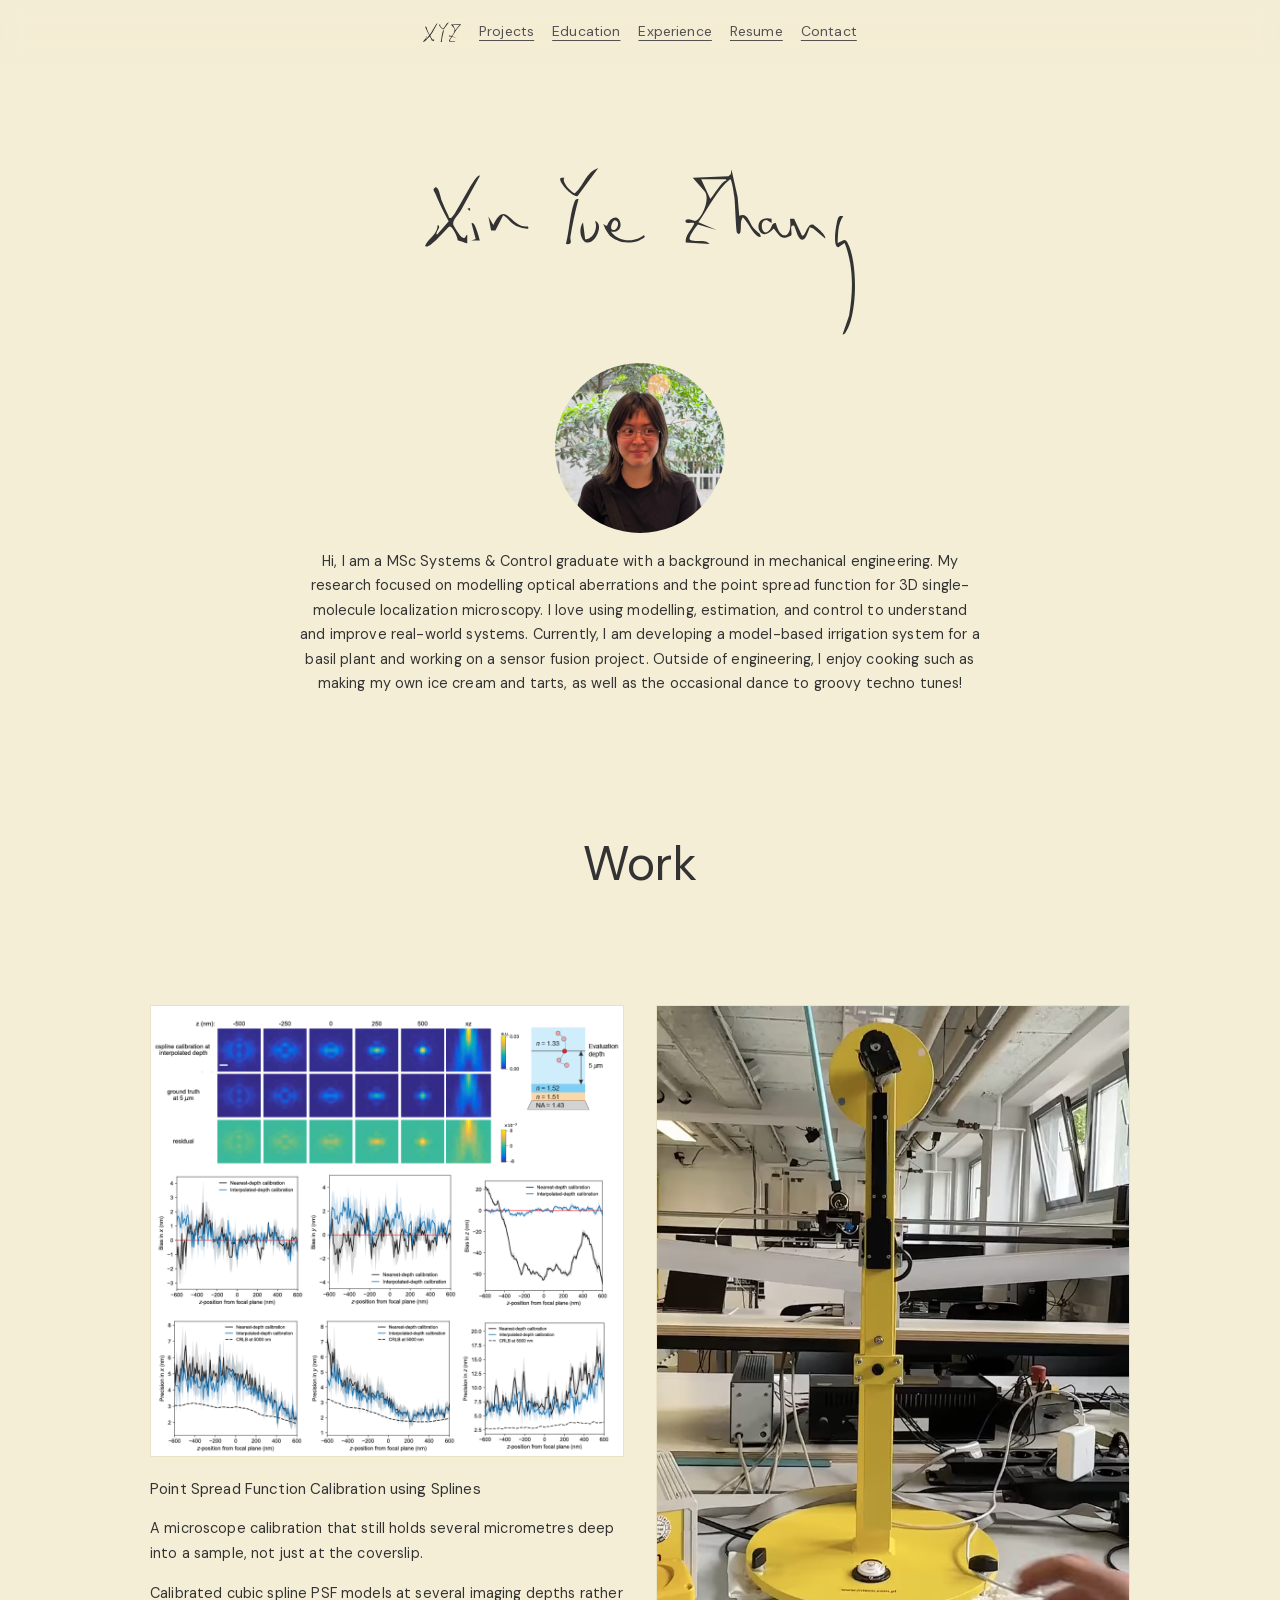
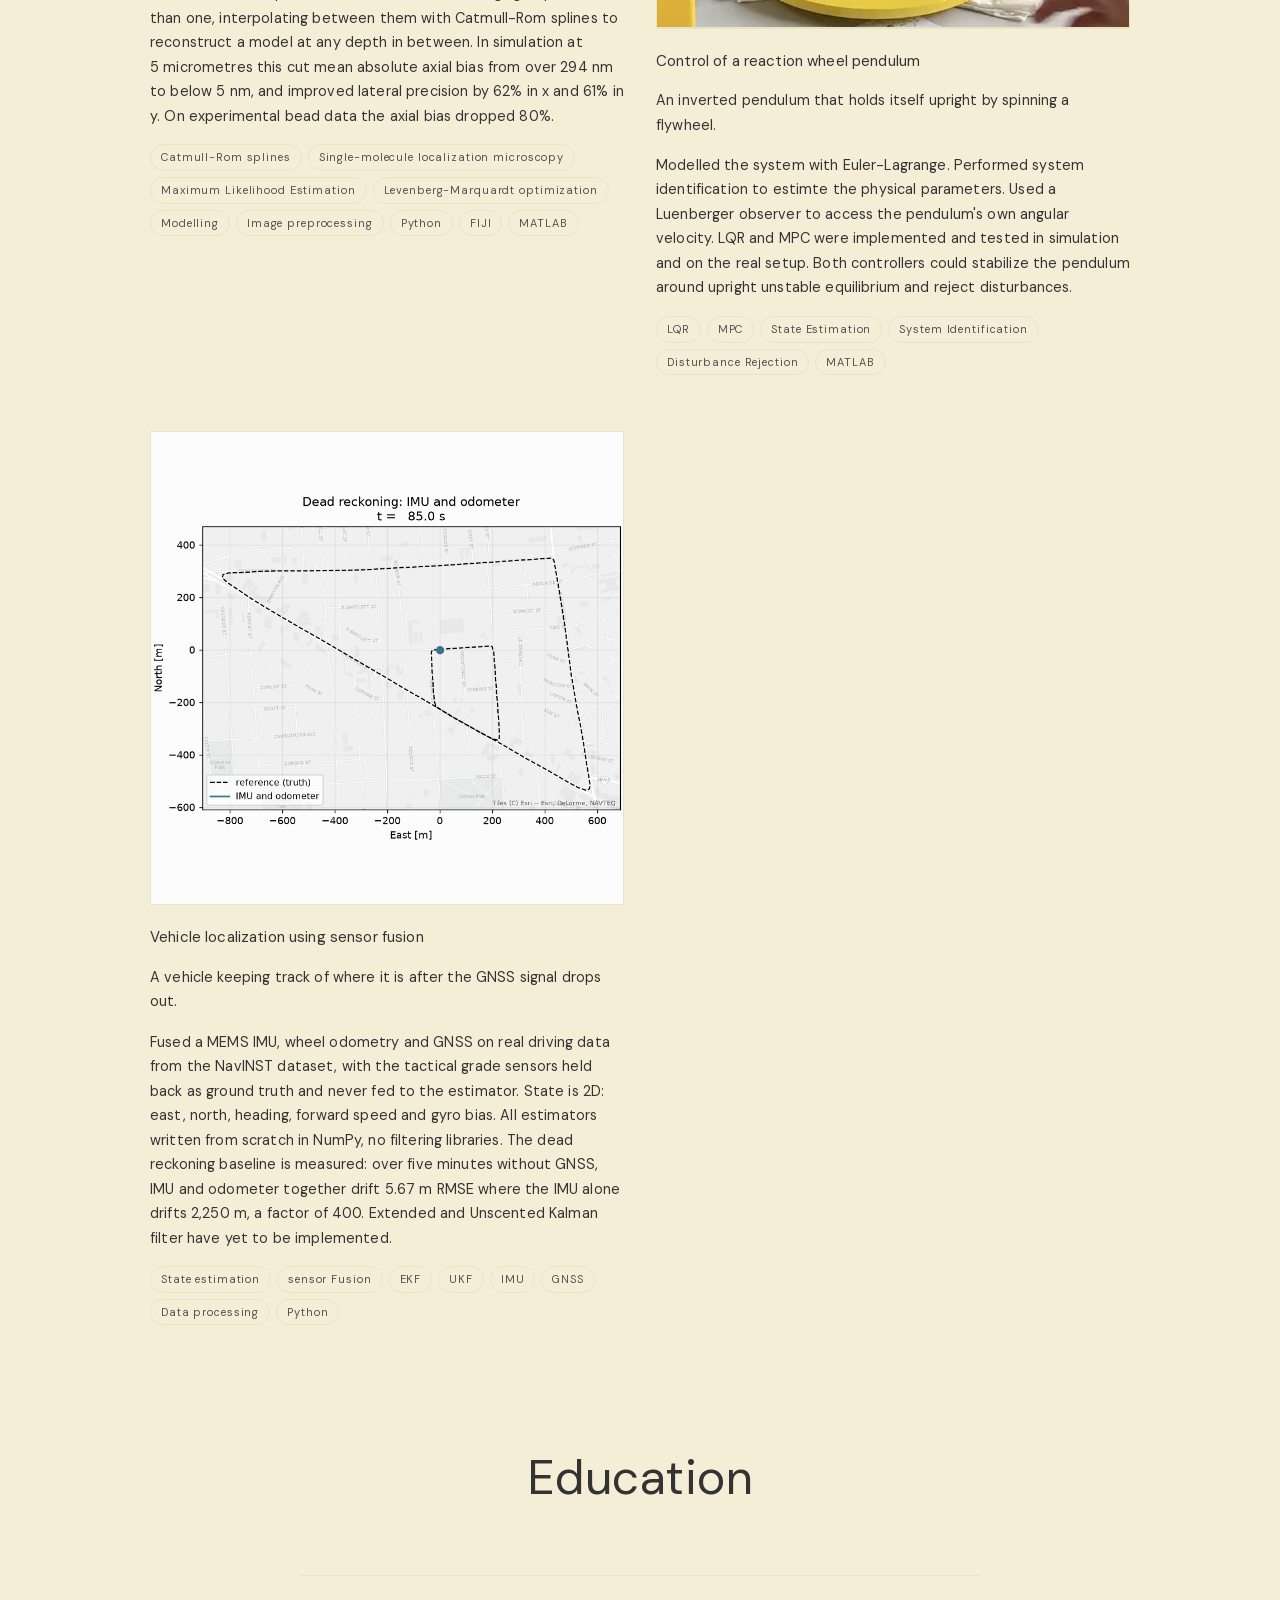
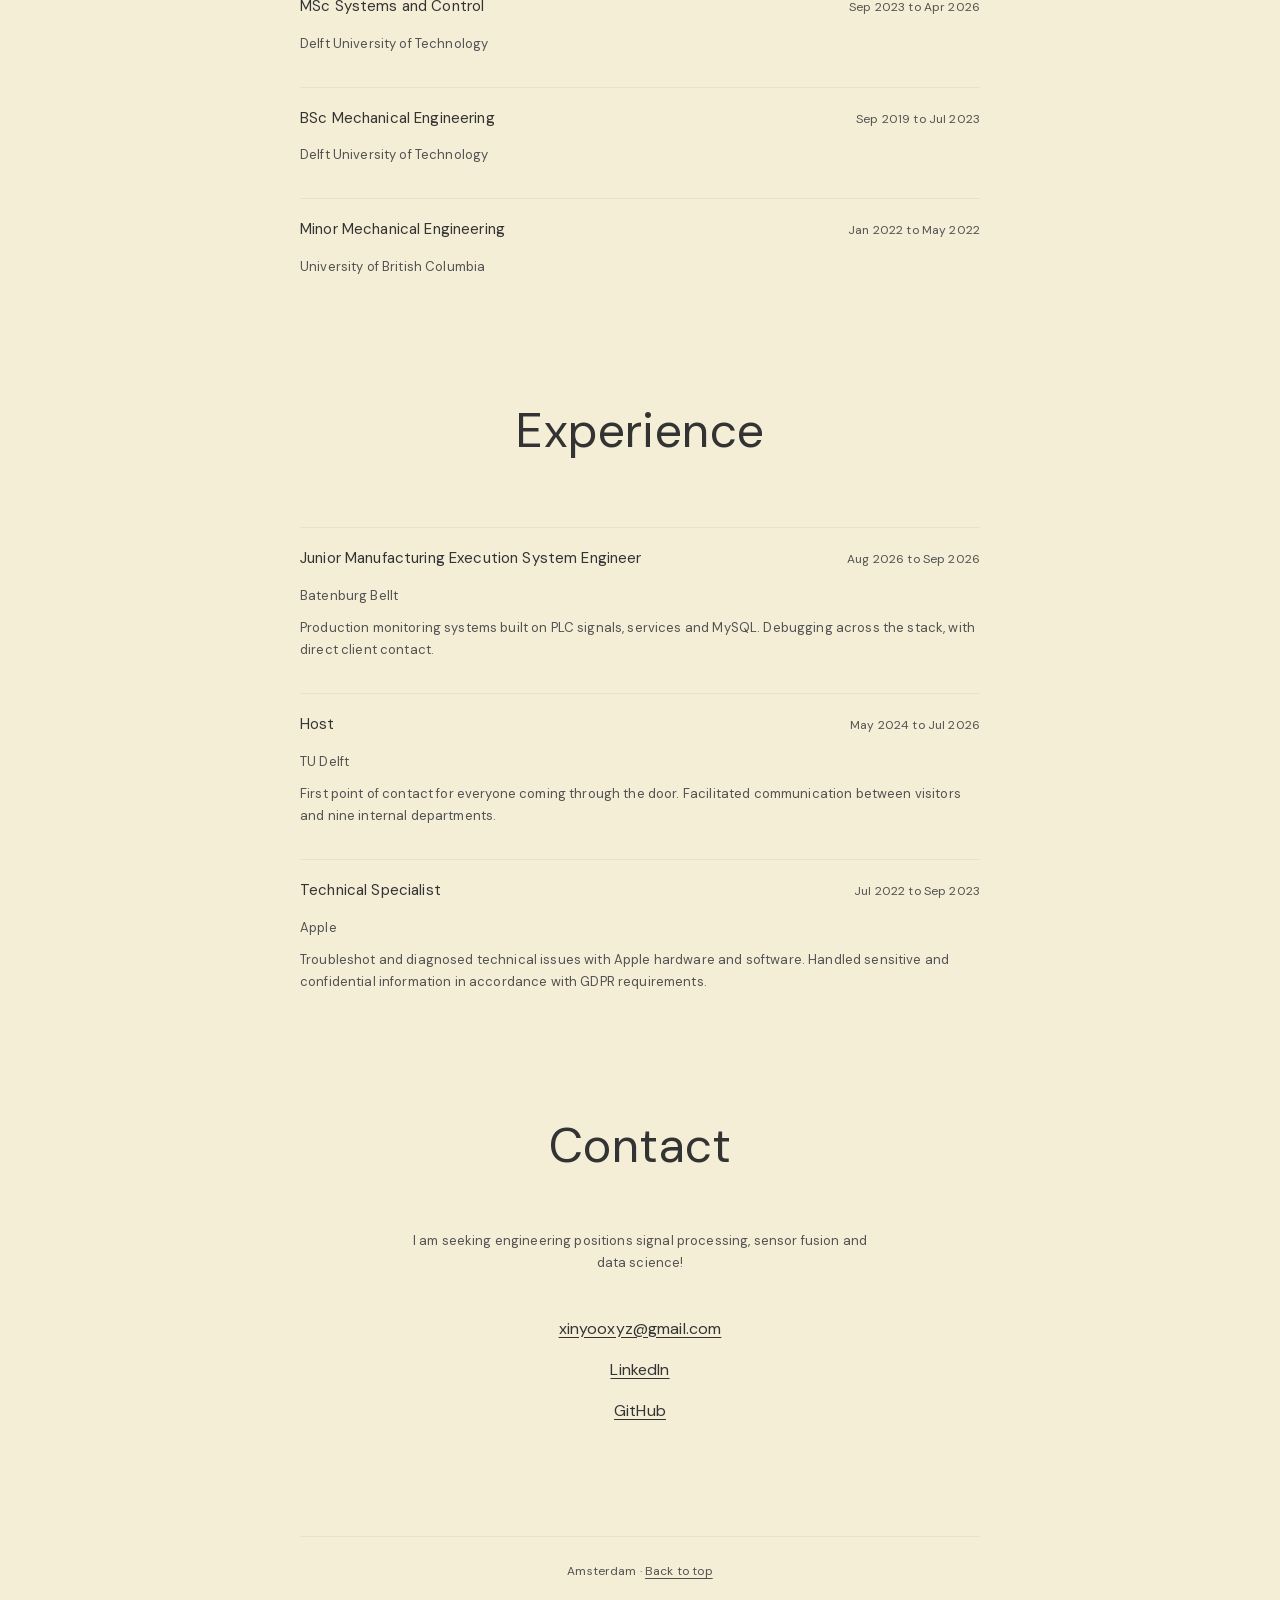
==== commit 52212092: "Add a portrait to the hero Circular, 170px at most, centred under the signature. Sized by the figure" ====
--- a/index.html
+++ b/index.html
@@ -65,6 +65,9 @@
       </svg>
     </h1>
     <!-- <p class="tagline">Systems and Control Engineer</p> -->
+<figure class="portrait">
+  <img src="media/me.jpeg" alt="Xin Yue Zhang" width="887" height="900">
+</figure>
     <p>
     <p>
 Hi, I am a MSc Systems & Control graduate with a background in mechanical engineering. My research focused on modelling optical aberrations and the point spread function for 3D single-molecule localization microscopy. I love using modelling, estimation, and control to
--- a/styles.css
+++ b/styles.css
@@ -187,6 +187,19 @@
   color: var(--ink-dim);
 }
 
+.hero .portrait {
+  width: clamp(120px, 26vw, 170px);   /* min, preferred, max */
+  margin: 28px auto 0;                /* auto on both sides centres it */
+}
+
+.hero .portrait img {
+  display: block;
+  width: 100%;          /* fill the figure, never the page */
+  height: auto;
+  aspect-ratio: 1 / 1;
+  object-fit: cover;    /* crop to square instead of squashing */
+  border-radius: 50%;   /* delete this line if you want a square */
+}
 /* --- sections ---------------------------------------------------- */
 
 main {
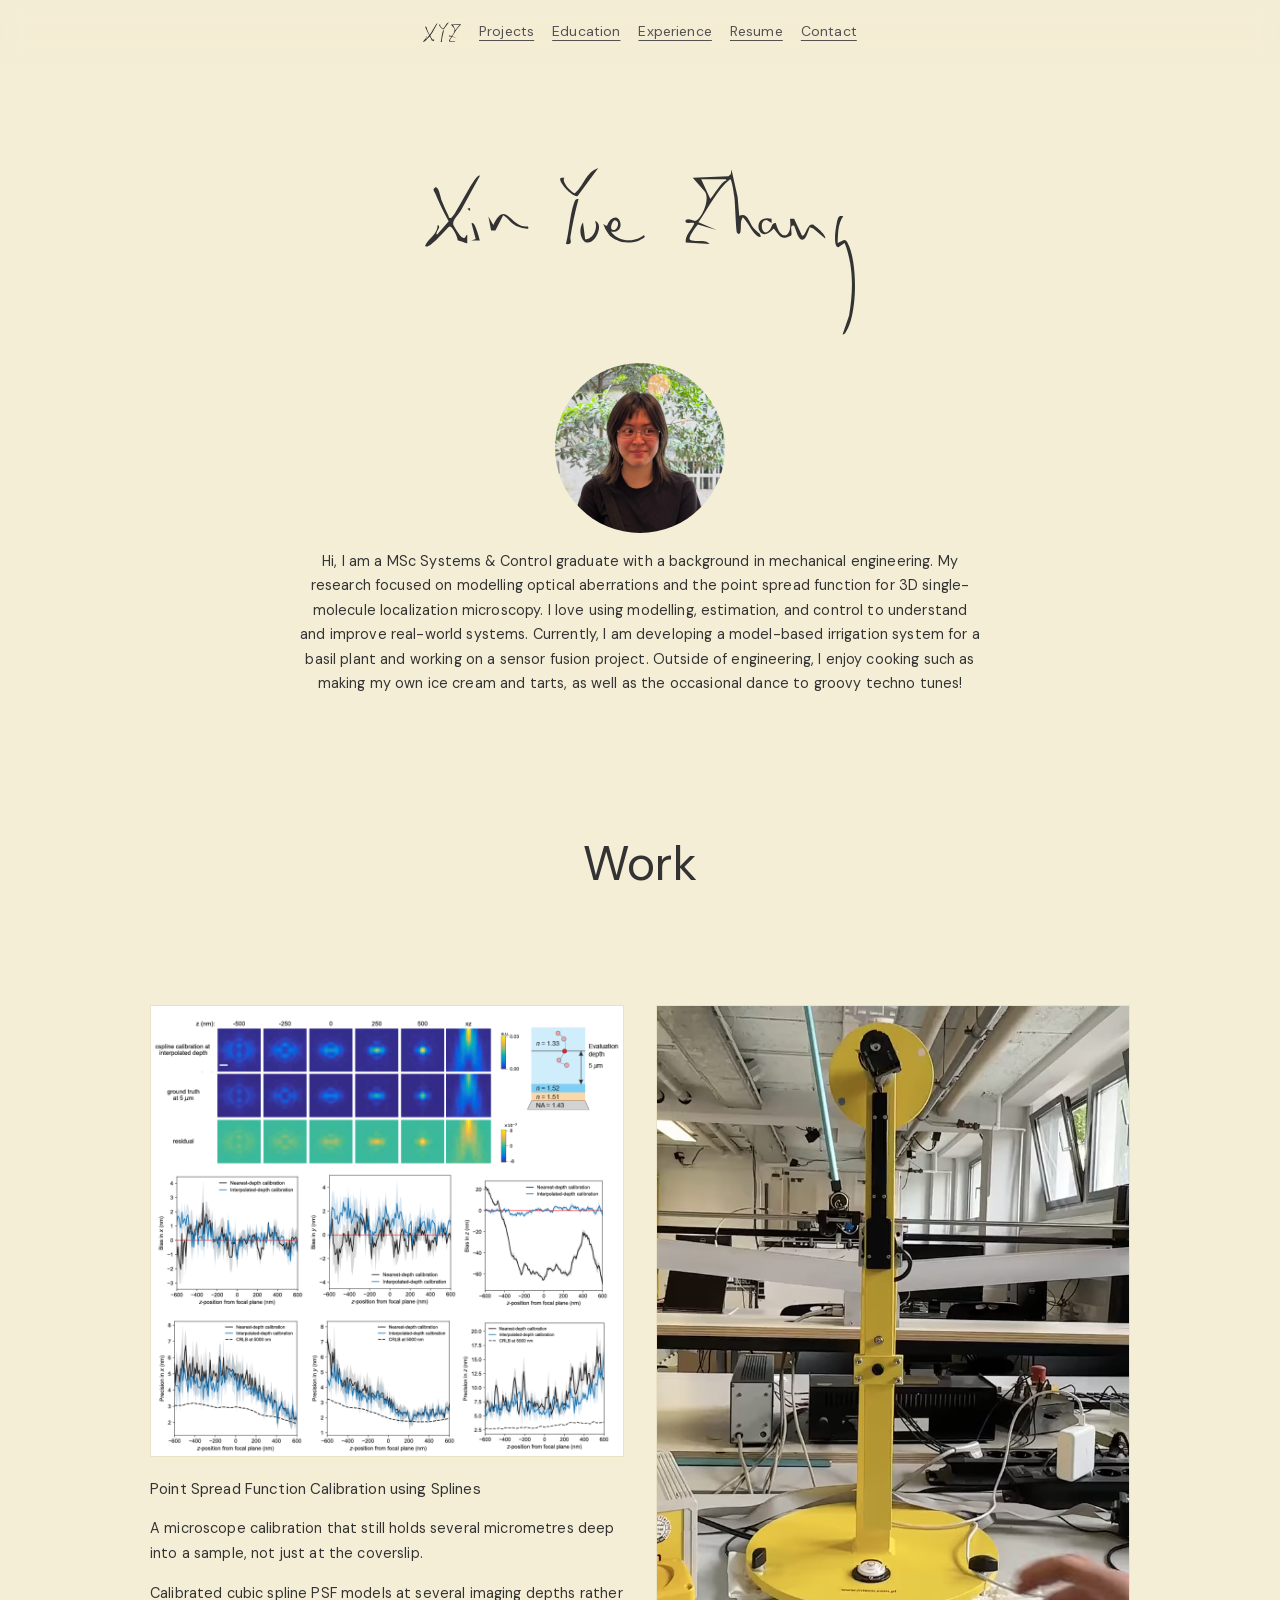
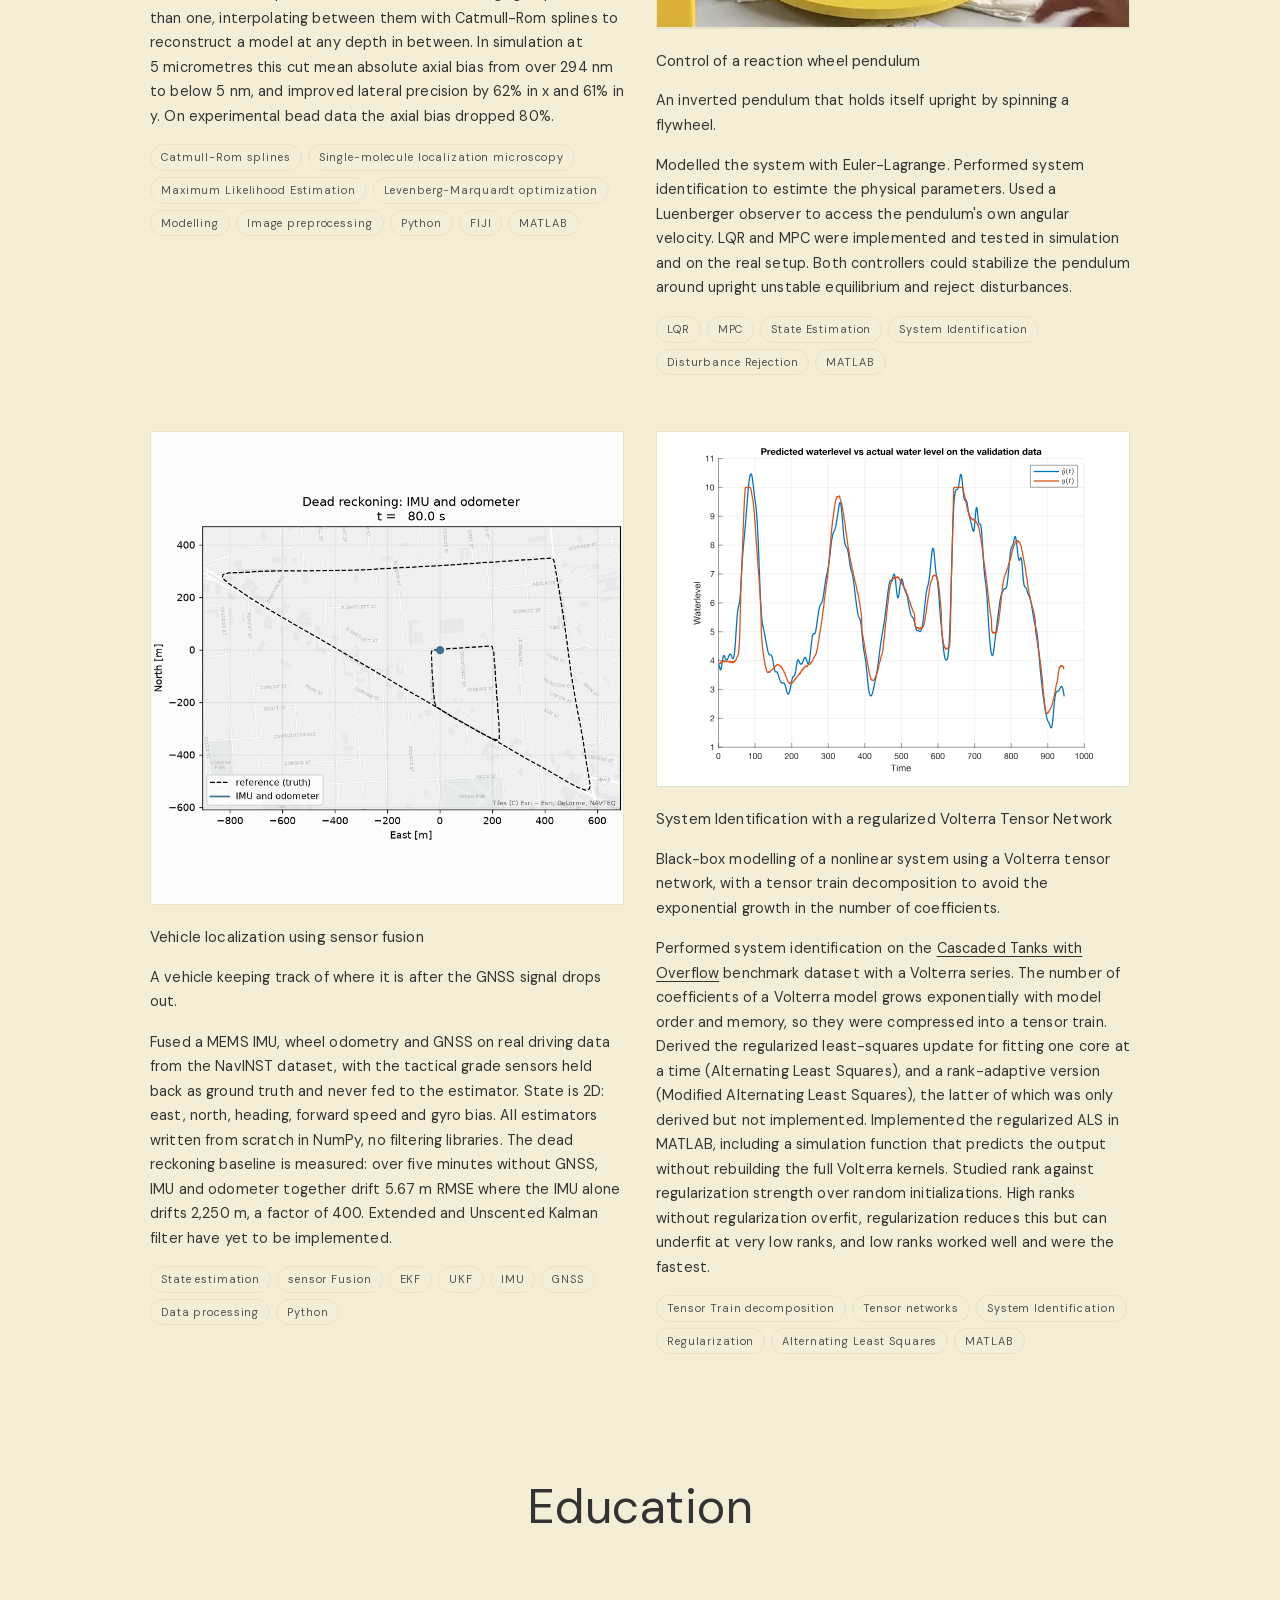
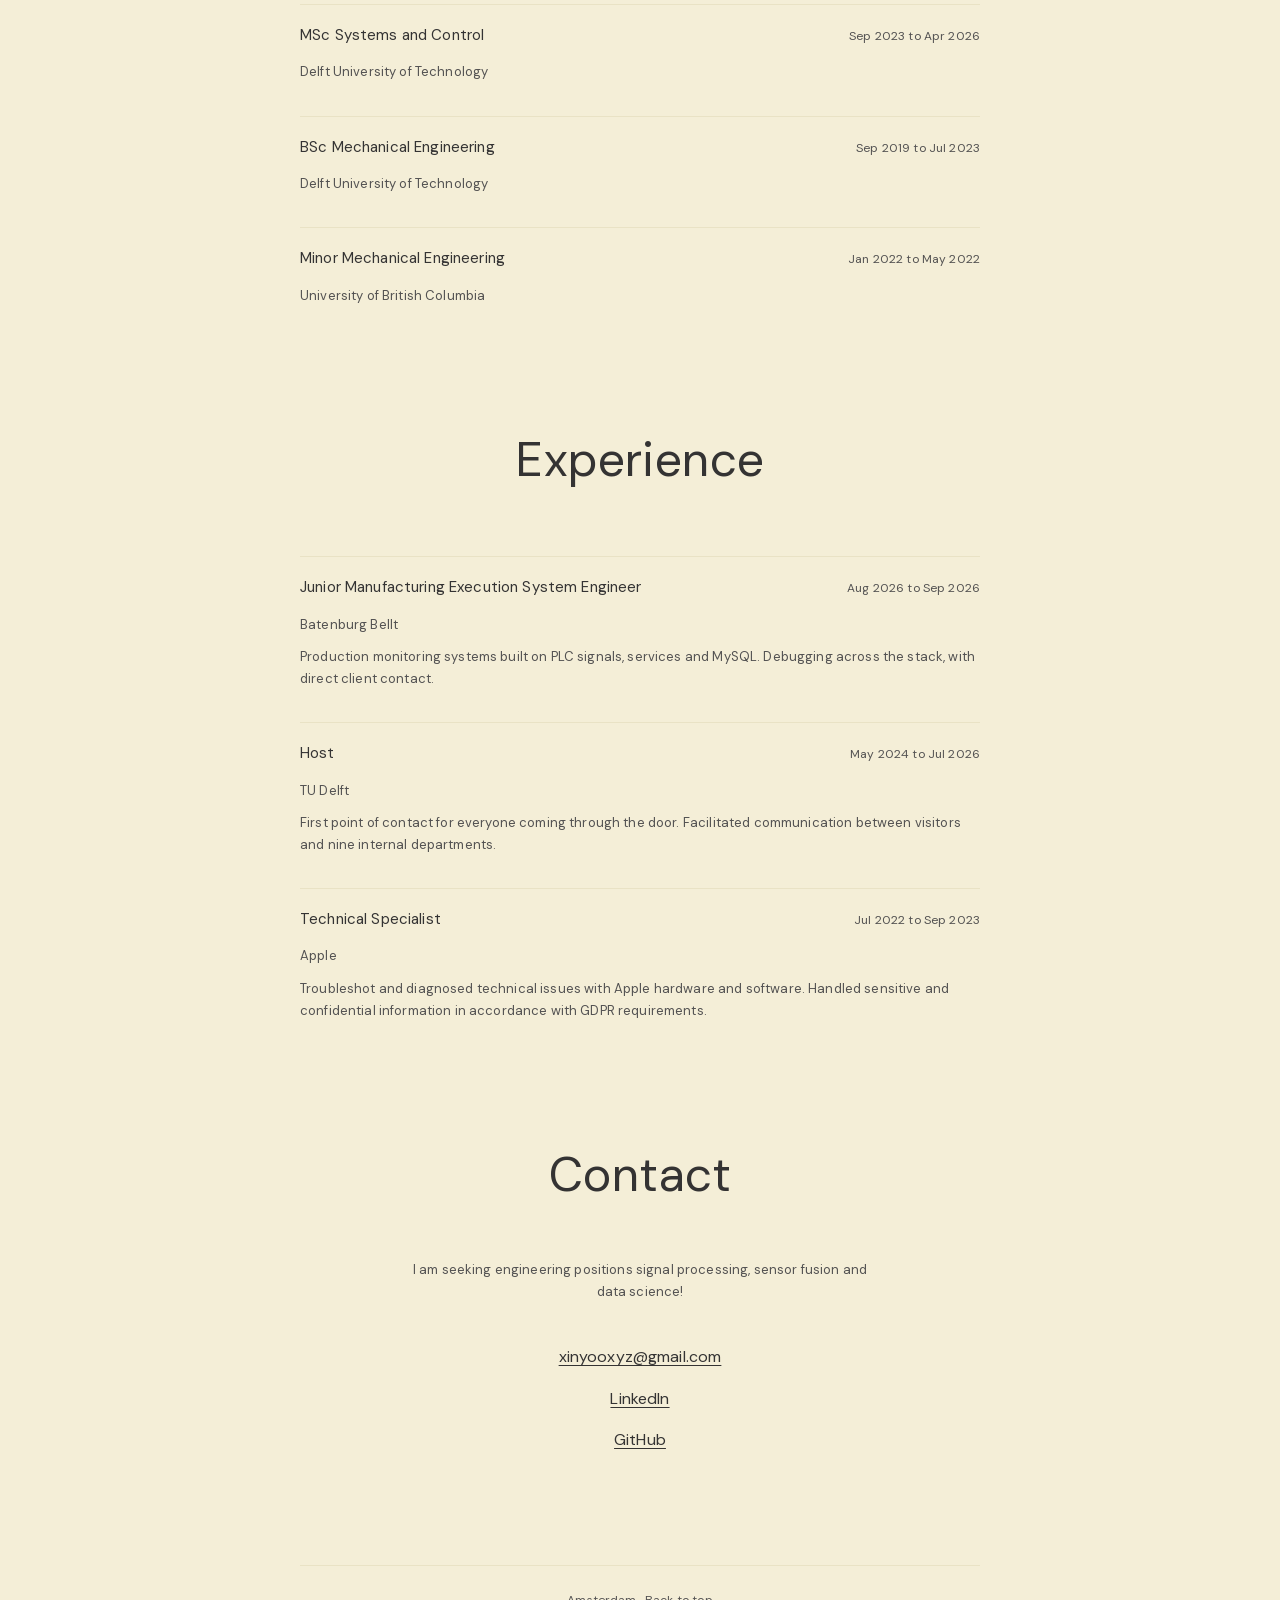
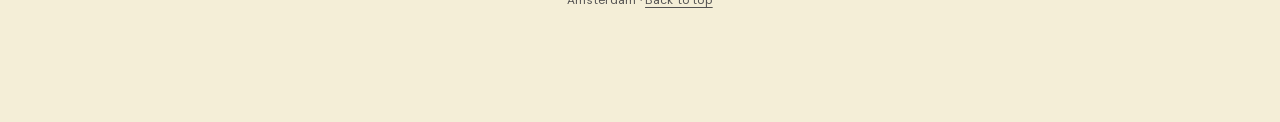
==== commit 5a7ab86d: "Updated the portfolio with an additional system id project" ====
--- a/index.html
+++ b/index.html
@@ -152,6 +152,26 @@
     <li>IMU</li><li>GNSS</li><li>Data processing</li><li>Python</li>
   </ul>
     </article>
+    </article>
+      <article class="project">
+      <figure>
+        <img src="media/validation.svg" alt="System Identification with a regularized Volterra Tensor
+Network." loading="lazy" width="845" height="845">
+      </figure>
+  <div class="caption">
+    <h3>System Identification with a regularized Volterra Tensor
+Network</h3>
+  </div>
+  <p>Black-box modelling of a nonlinear system using a Volterra tensor network, with a tensor train decomposition to avoid the exponential growth in the number of coefficients.</p>
+
+  <p>
+    Performed system identification on the <a href="https://www.nonlinearbenchmark.org/benchmarks/cascaded-tanks">Cascaded Tanks with Overflow</a> benchmark dataset with a Volterra series. The number of coefficients of a Volterra model grows exponentially with model order and memory, so they were compressed into a tensor train. Derived the regularized least-squares update for fitting one core at a time (Alternating Least Squares), and a rank-adaptive version (Modified Alternating Least Squares), the latter of which was only derived but not implemented. Implemented the regularized ALS in MATLAB, including a simulation function that predicts the output without rebuilding the full Volterra kernels. Studied rank against regularization strength over random initializations. High ranks without regularization overfit, regularization reduces this but can underfit at very low ranks, and low ranks worked well and were the fastest.
+
+  <ul class="tags">
+    <li>Tensor Train decomposition</li><li>Tensor networks</li><li>System Identification</li><li>Regularization</li><li>Alternating Least Squares</li><li>MATLAB</li>
+
+  </ul>
+    </article>
   </section>
 
   <!-- ============================ Education ============================= -->
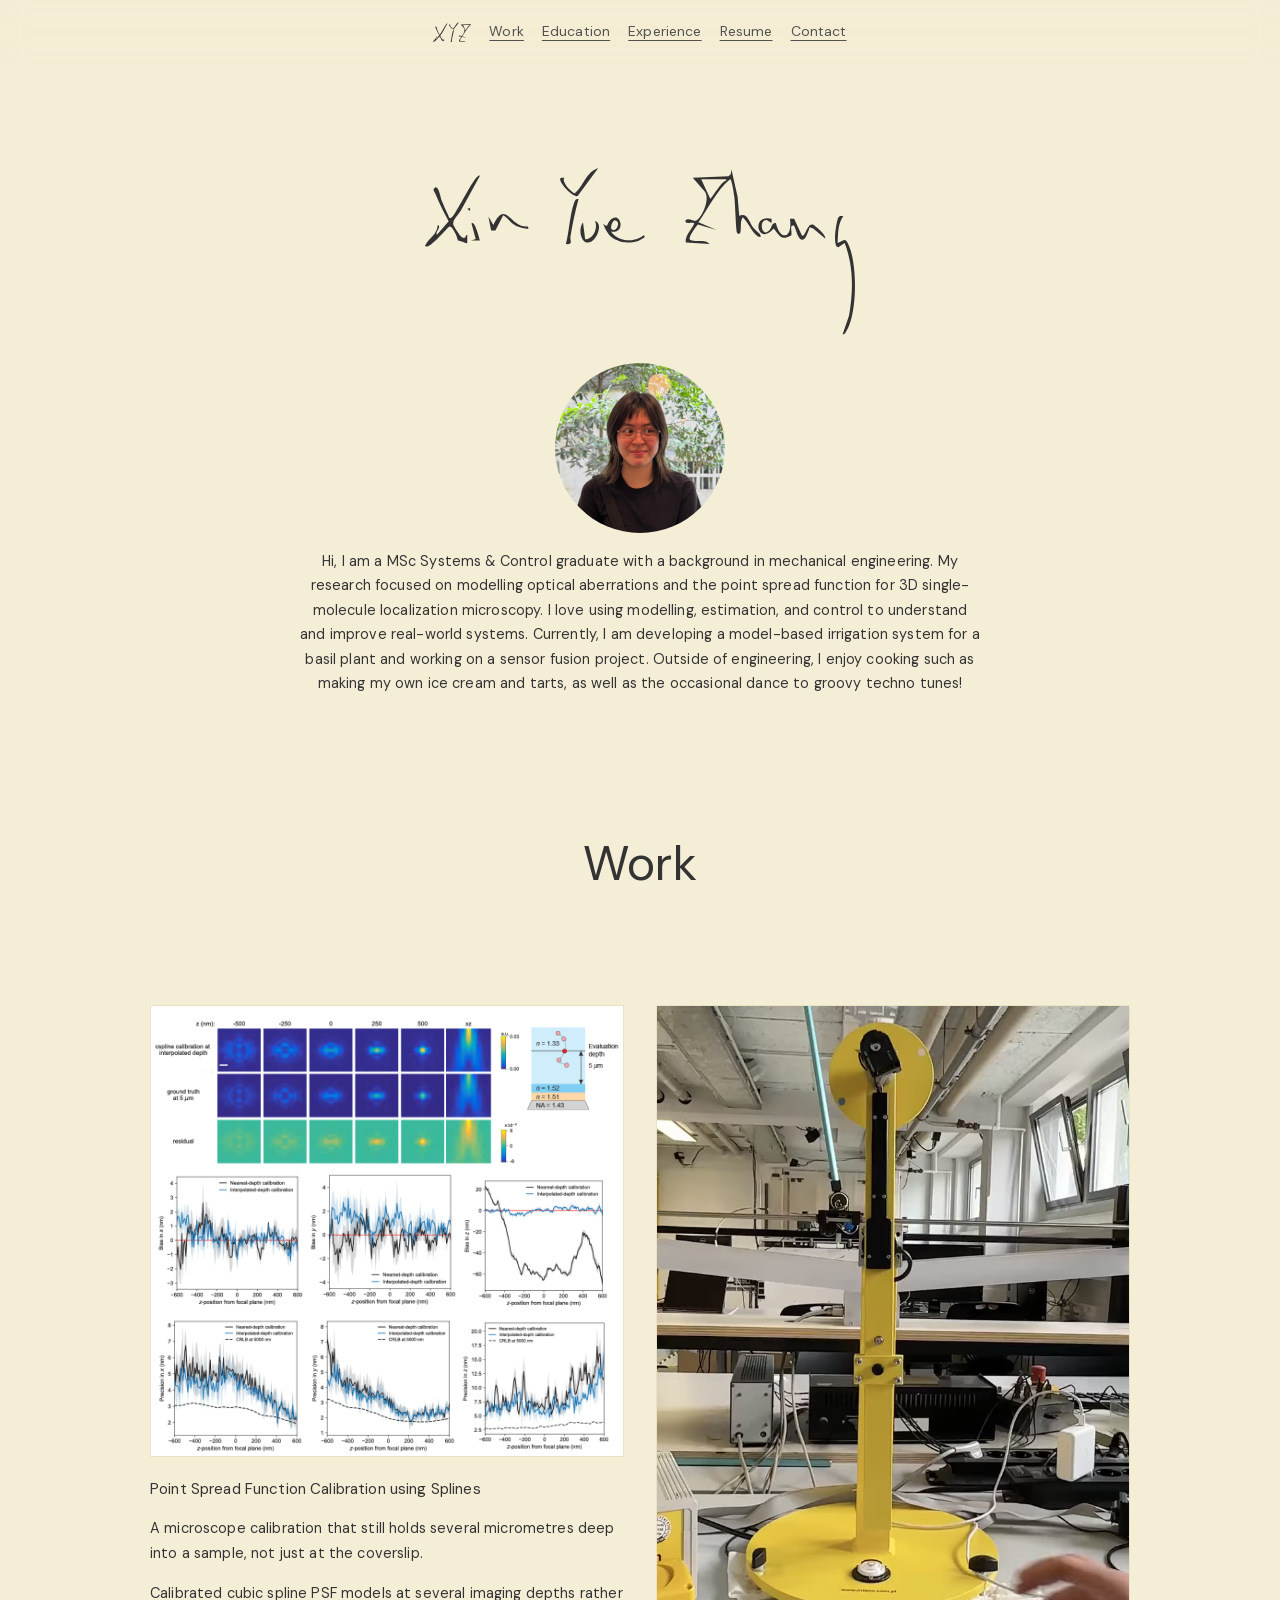
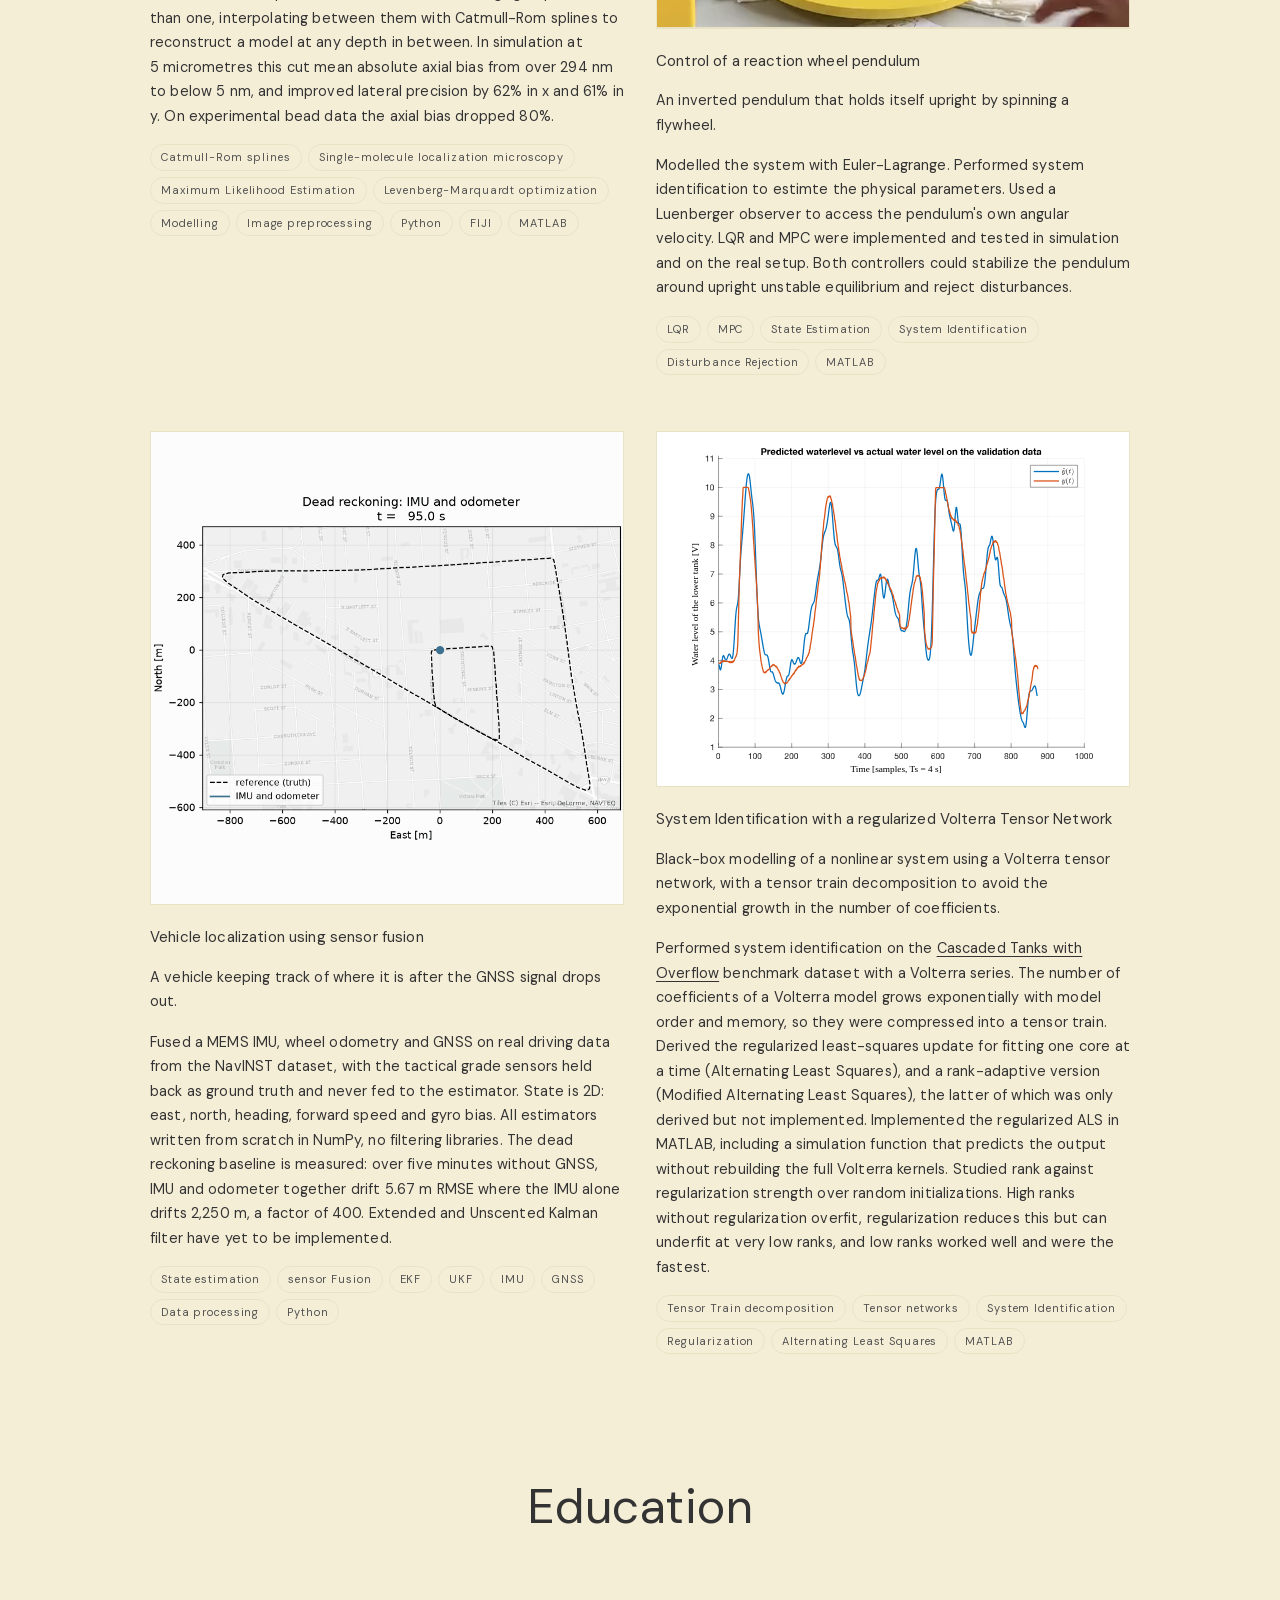
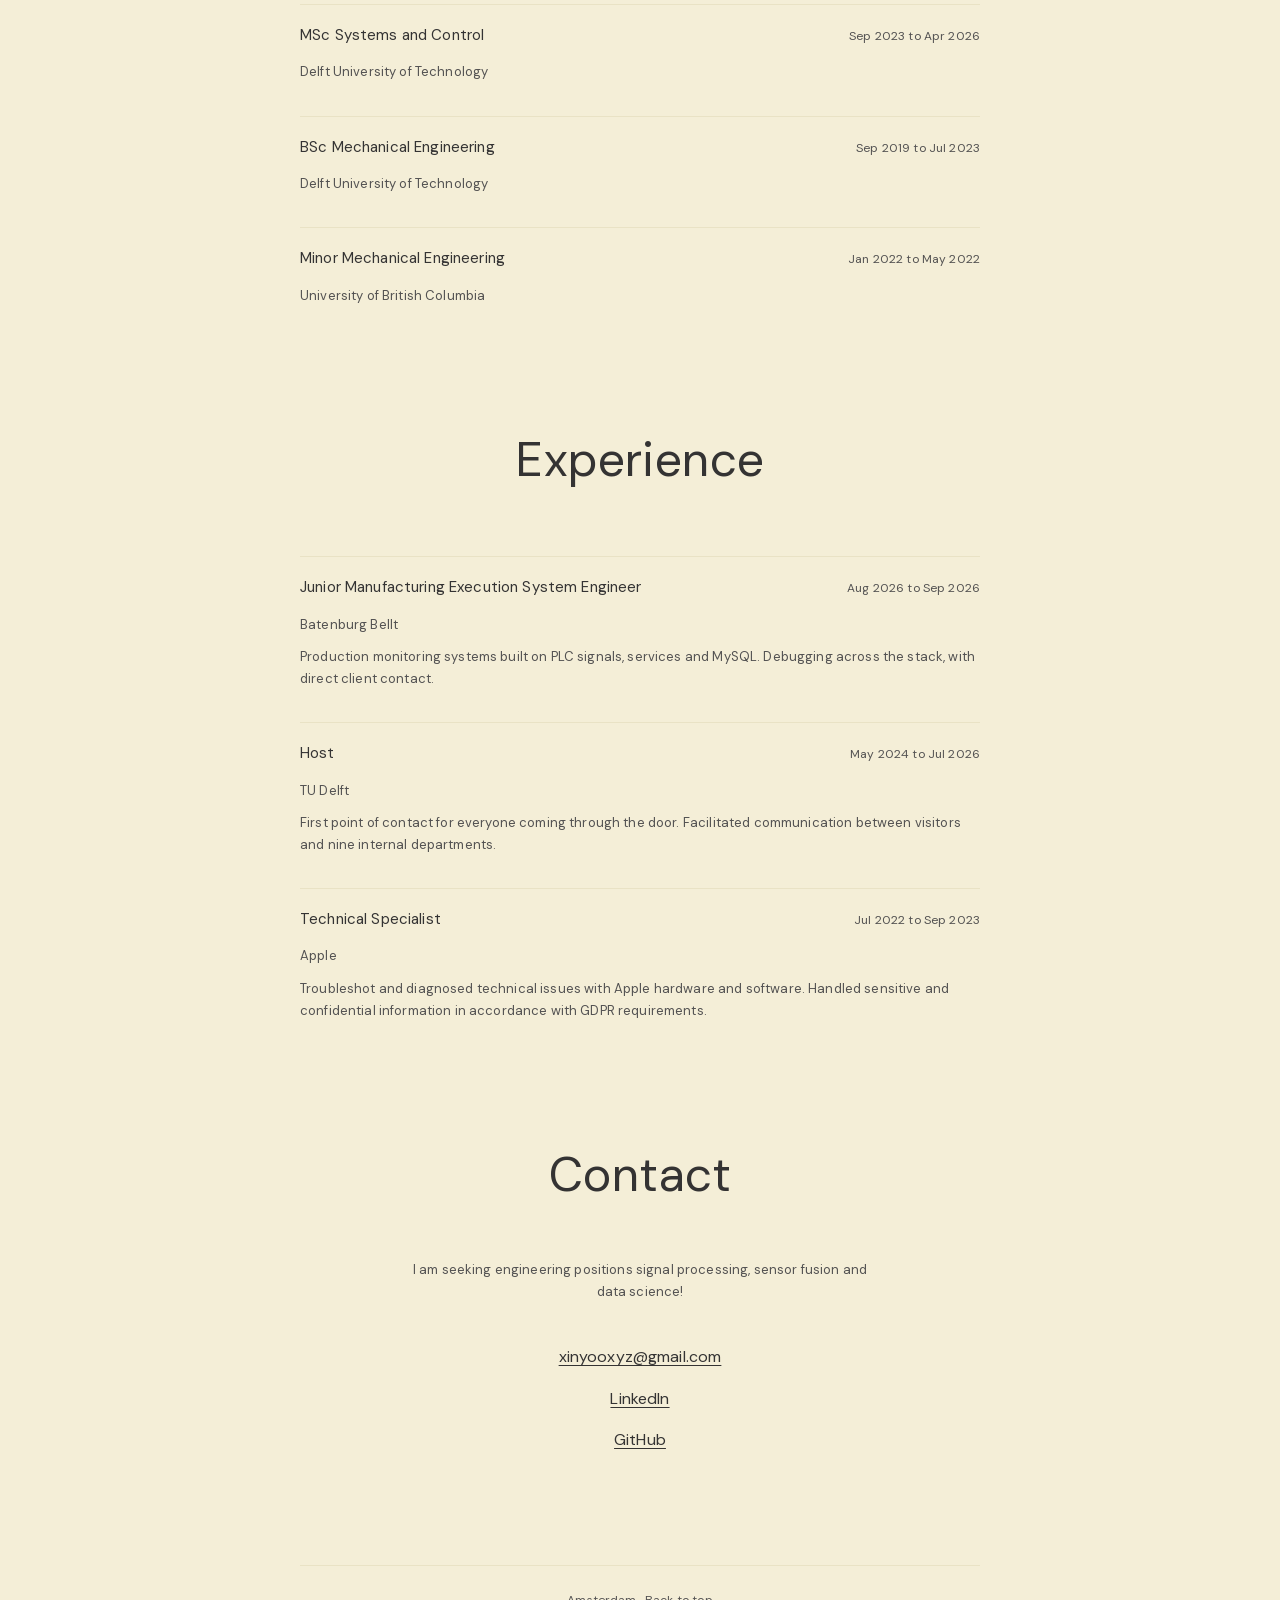
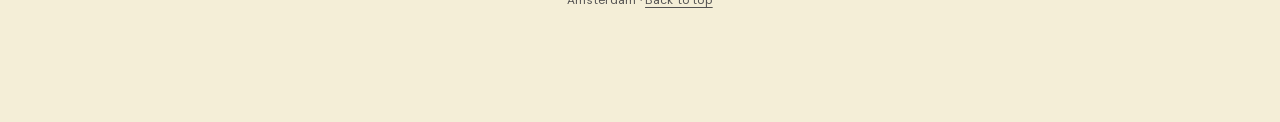
==== commit 813901ab: "Change the tab name from 'Projects' to 'Work'" ====
--- a/index.html
+++ b/index.html
@@ -32,7 +32,7 @@
   </a>
   <nav class="nav" aria-label="Sections">
     <!-- <a href="#about">About</a> -->
-    <a href="#projects">Projects</a>
+    <a href="#projects">Work</a>
     <a href="#education">Education</a>
     <a href="#experience">Experience</a>
     <a href="resume.html" target="_blank" rel="noopener">Resume</a>
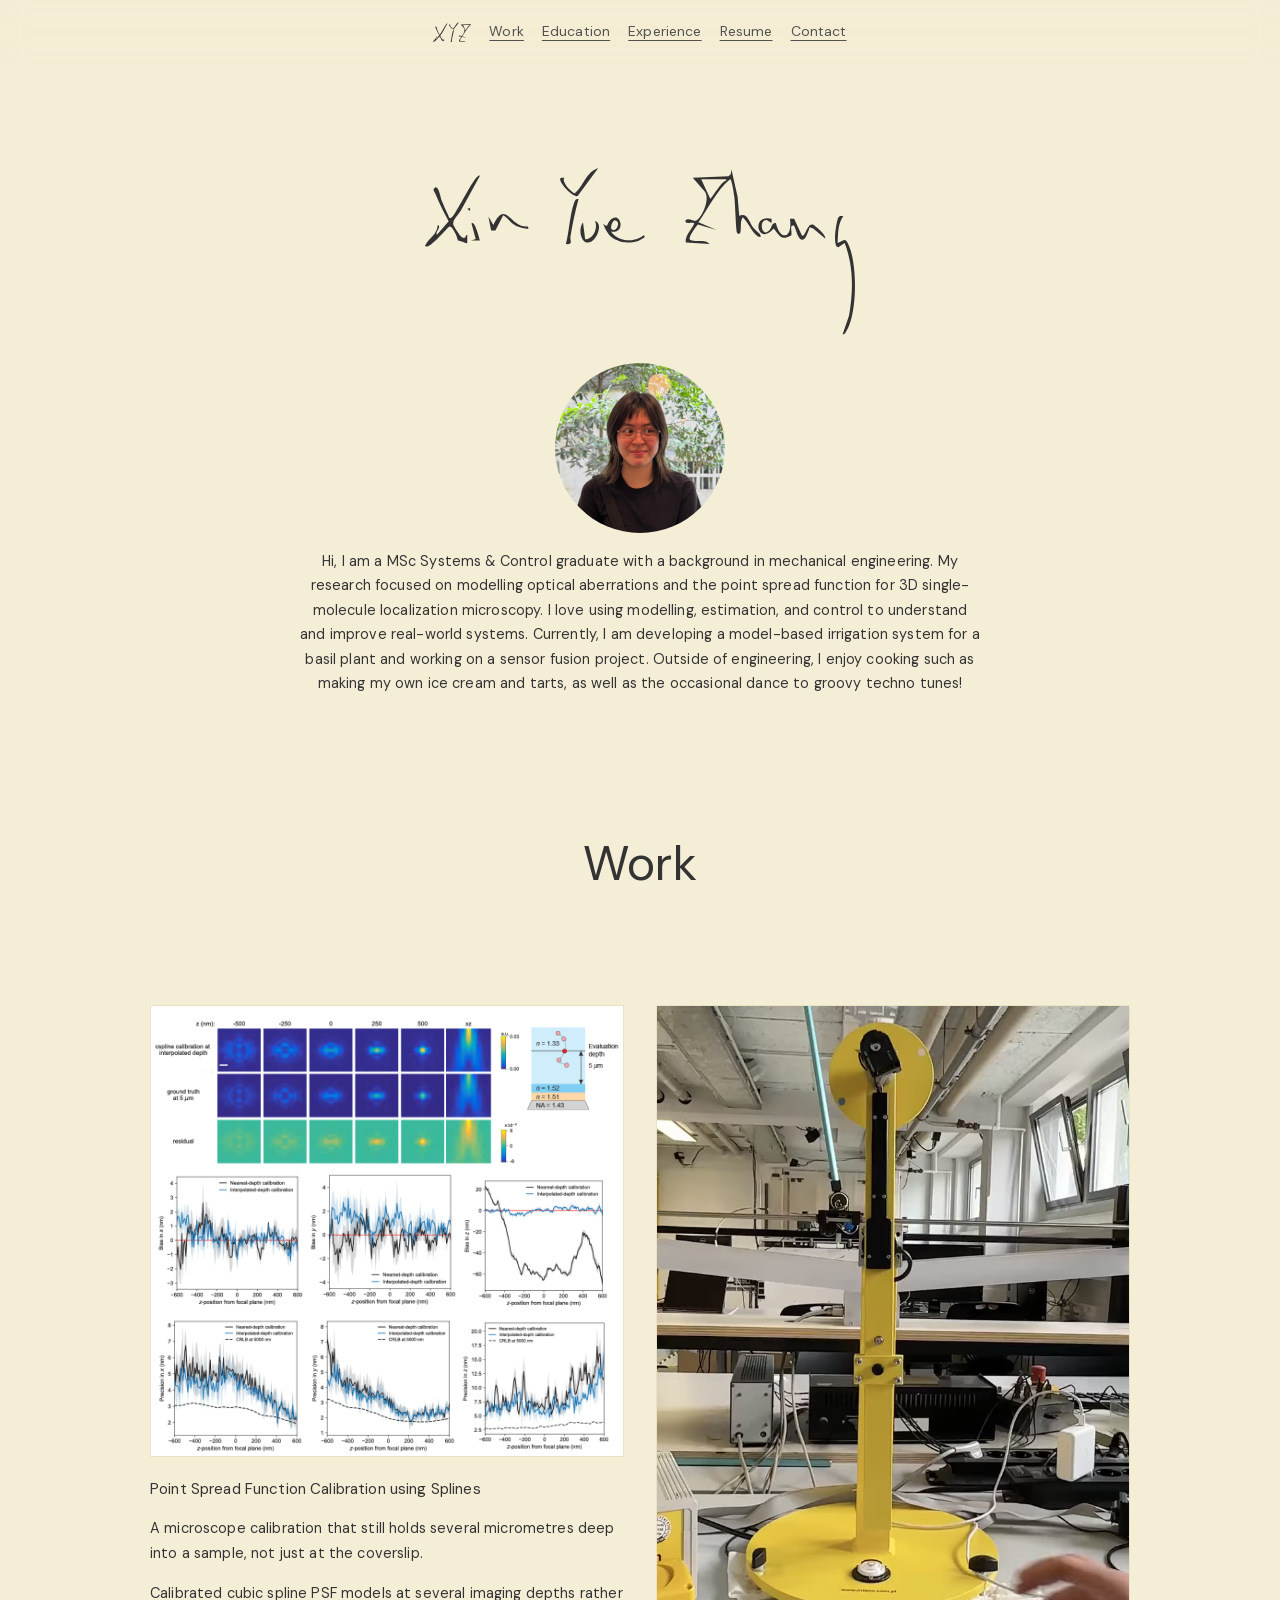
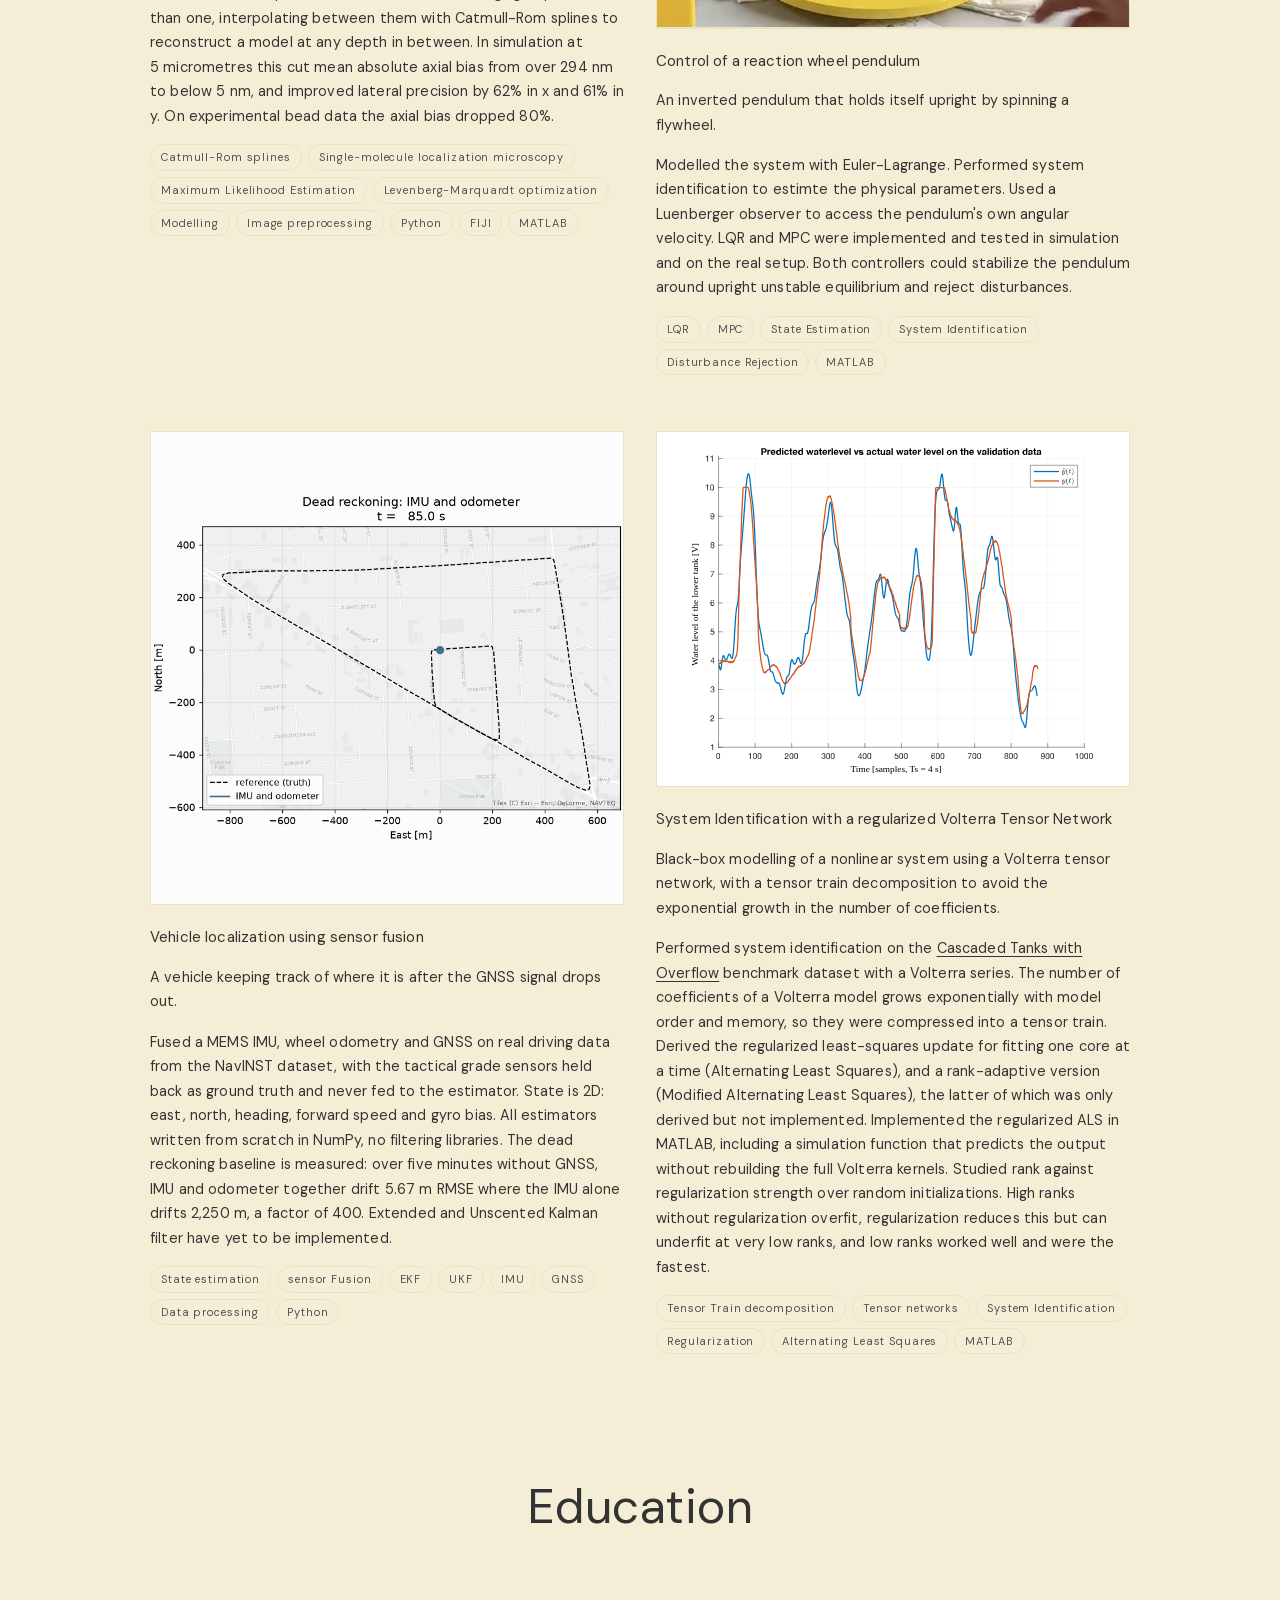
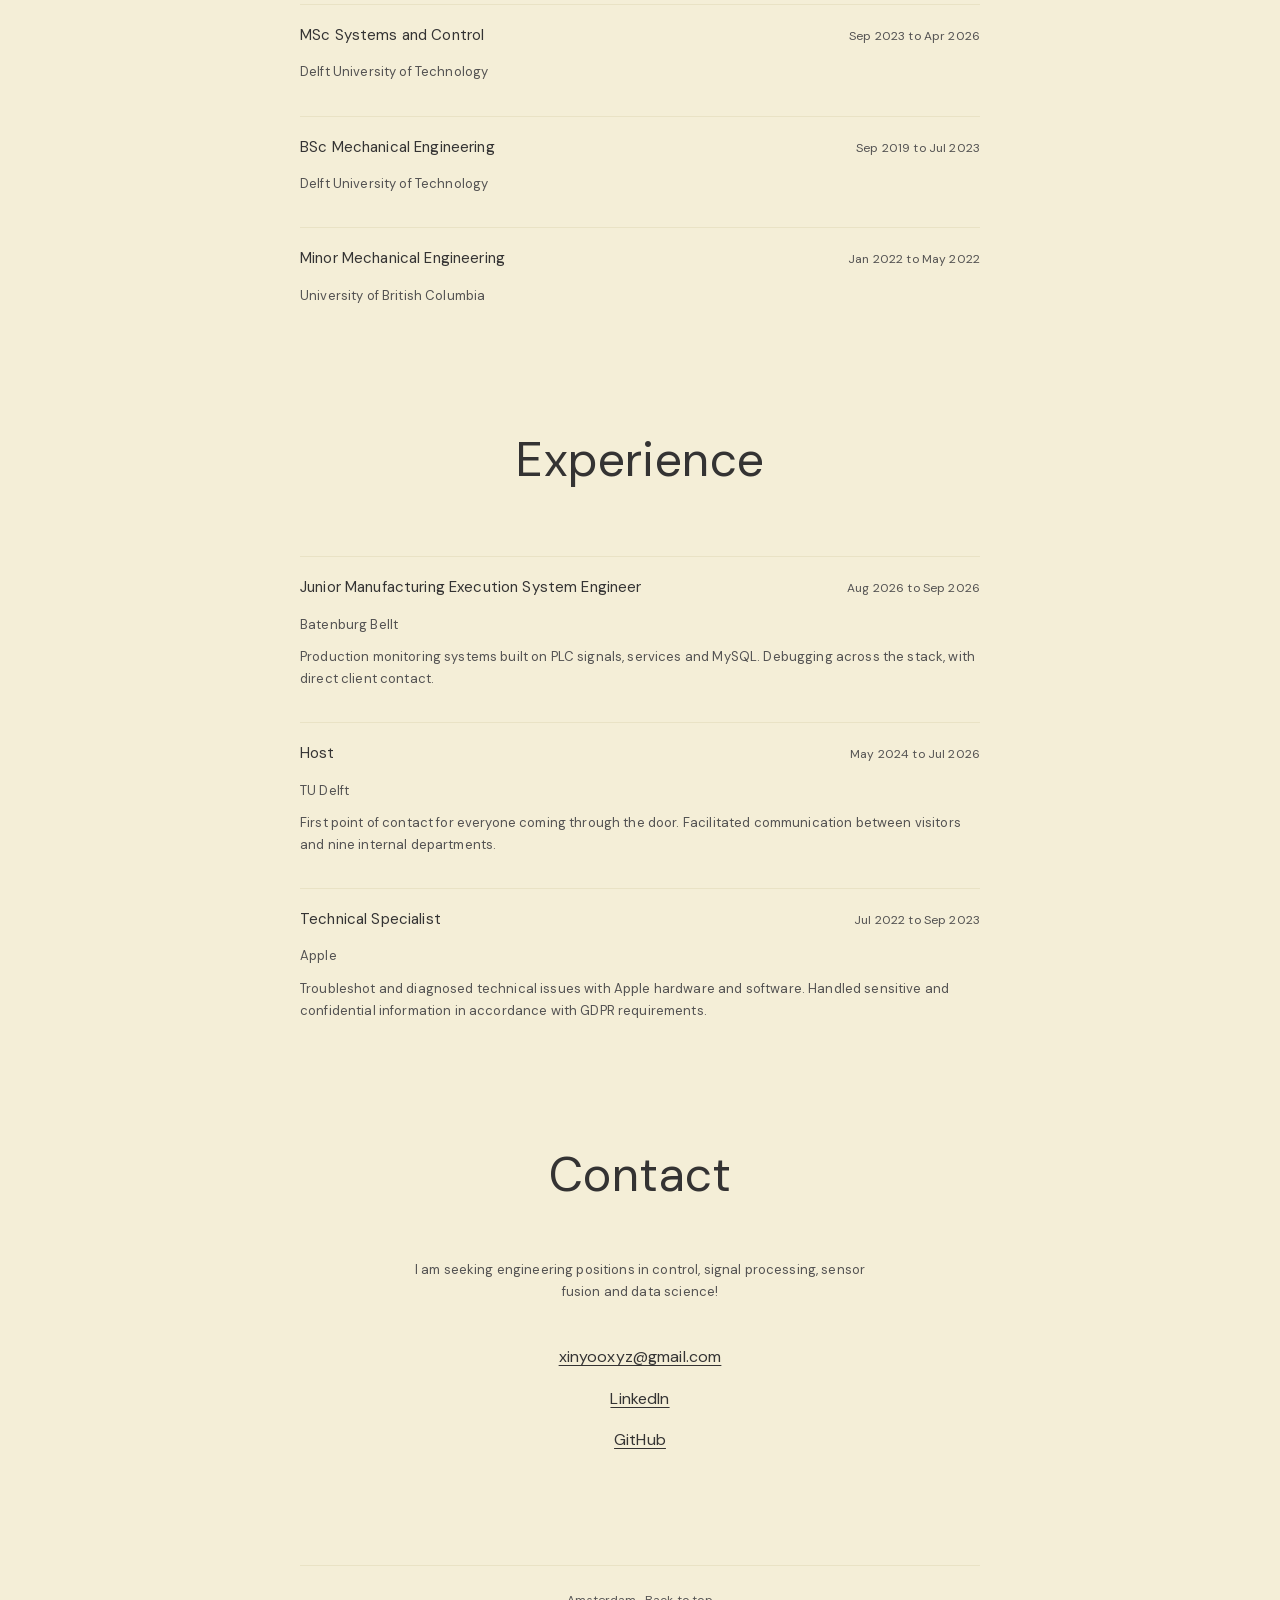
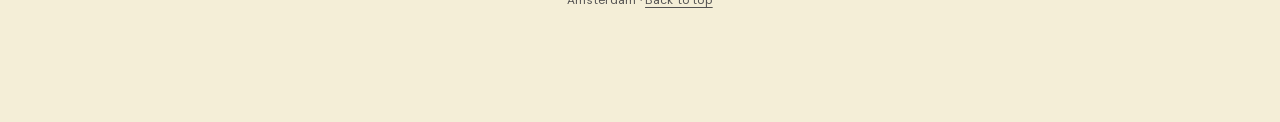
==== commit 6100a546: "fixed some typos in the contact section" ====
--- a/index.html
+++ b/index.html
@@ -247,7 +247,7 @@
   <section id="contact" aria-labelledby="contact-heading">
     <h2 id="contact-heading" class="section-title">Contact</h2>
 
-    <p class="centred-note">I am seeking engineering positions signal processing, sensor fusion and data science!</p>
+    <p class="centred-note">I am seeking engineering positions in control, signal processing, sensor fusion and data science!</p>
 
     <ul class="contact-list">
       <li><a href="mailto:xinyooxyz@gmail.com">xinyooxyz@gmail.com</a></li>
